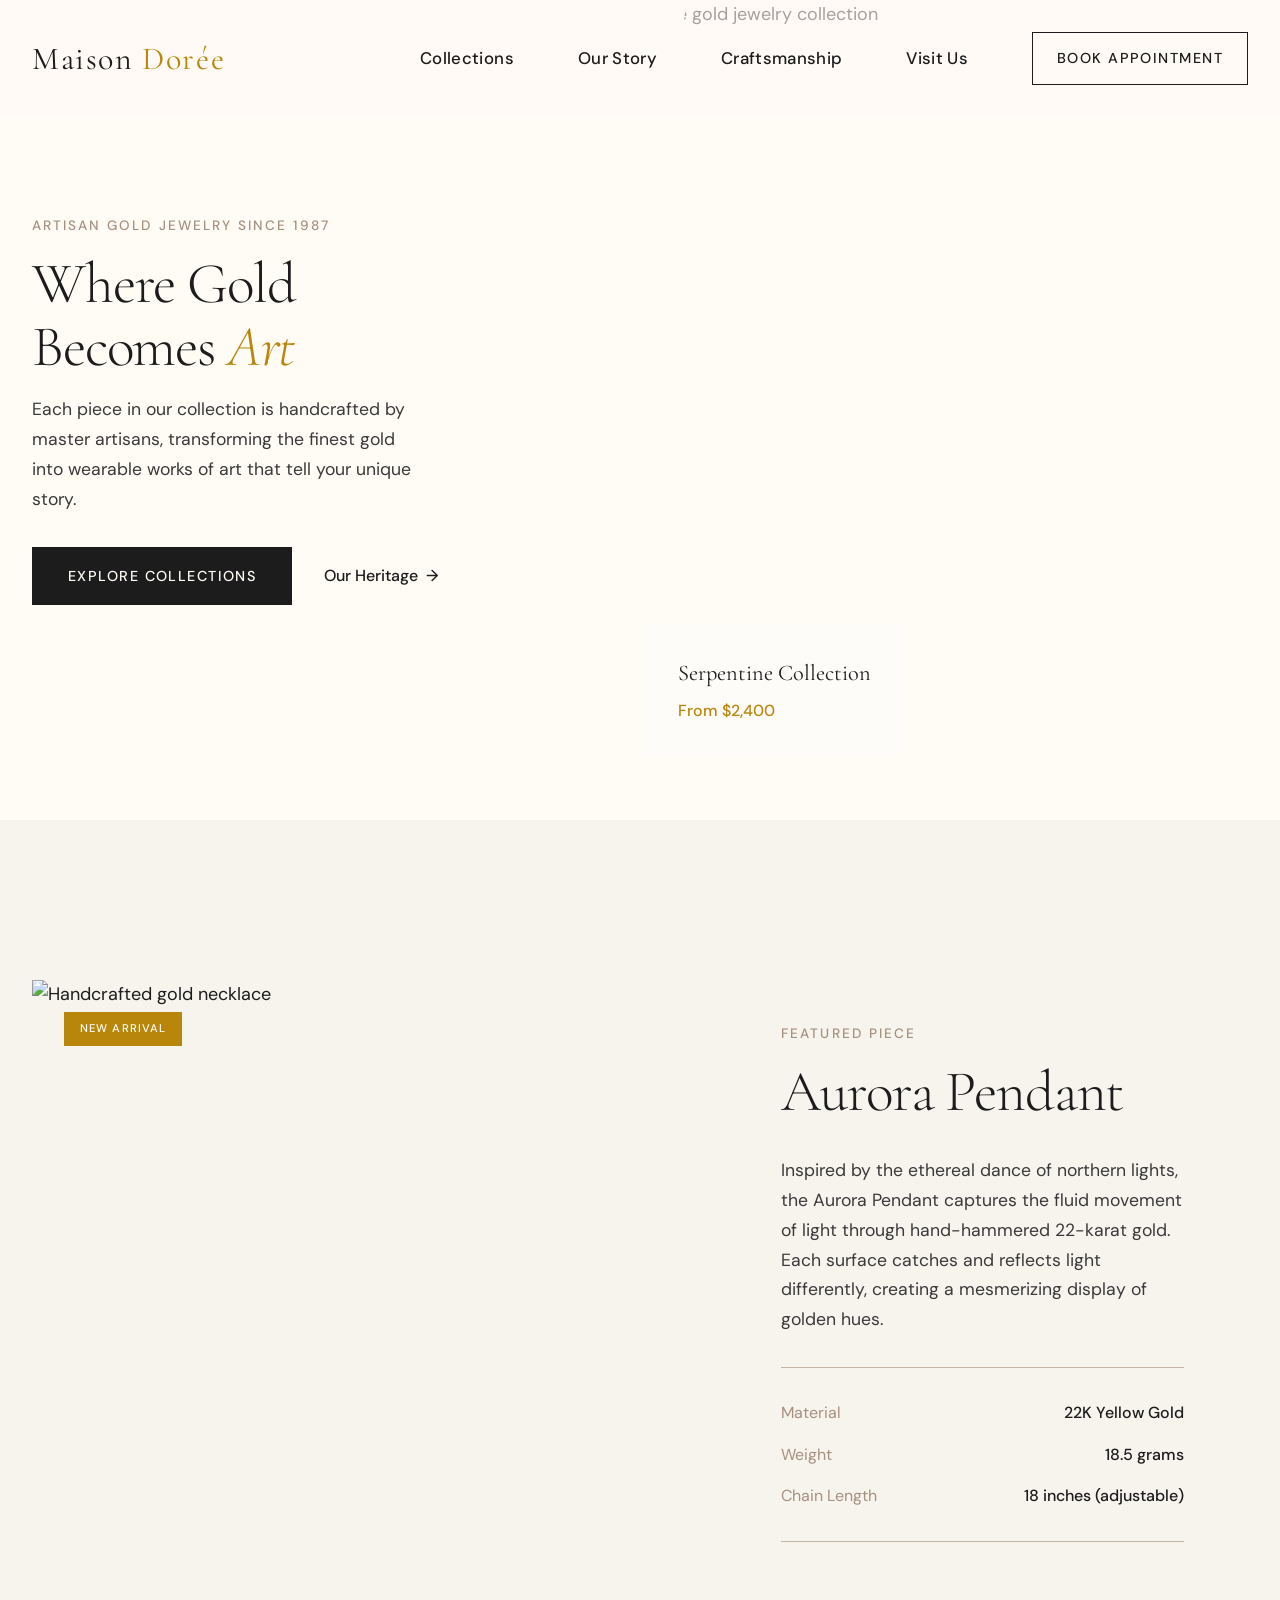
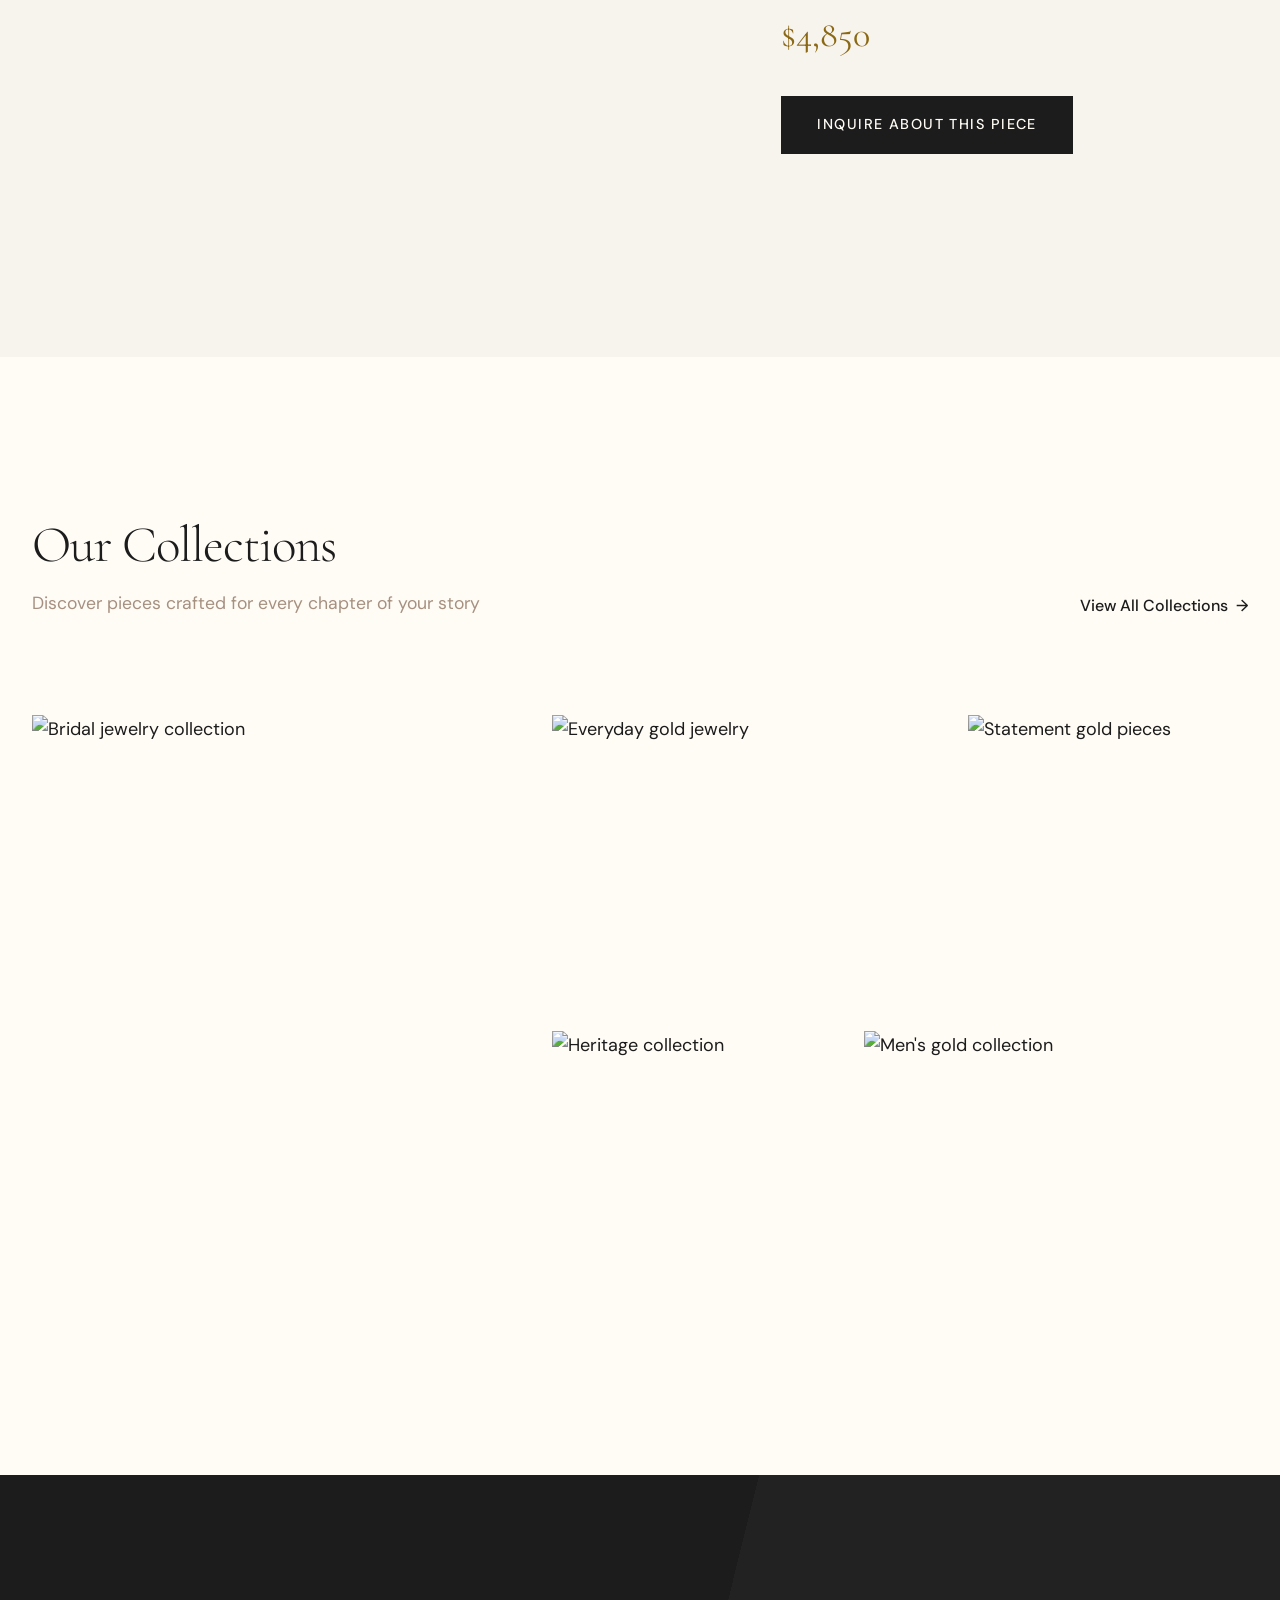
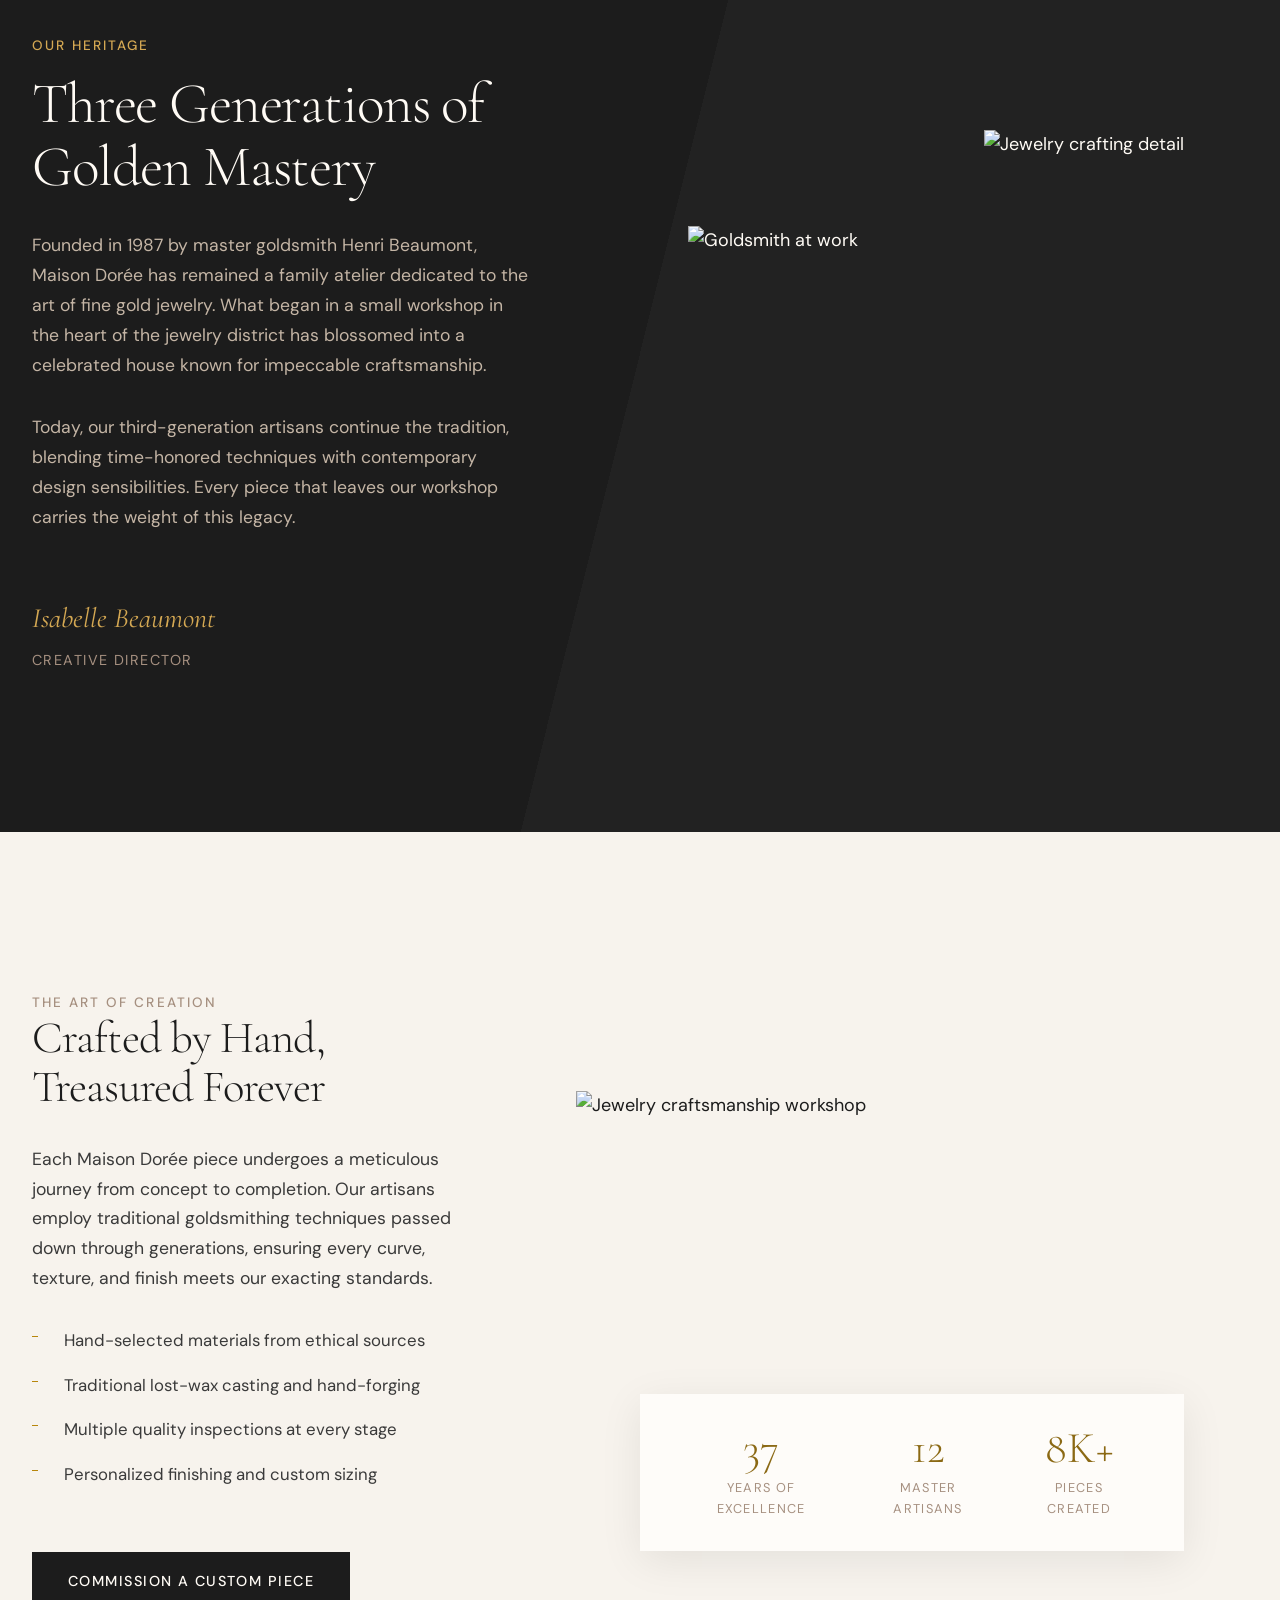
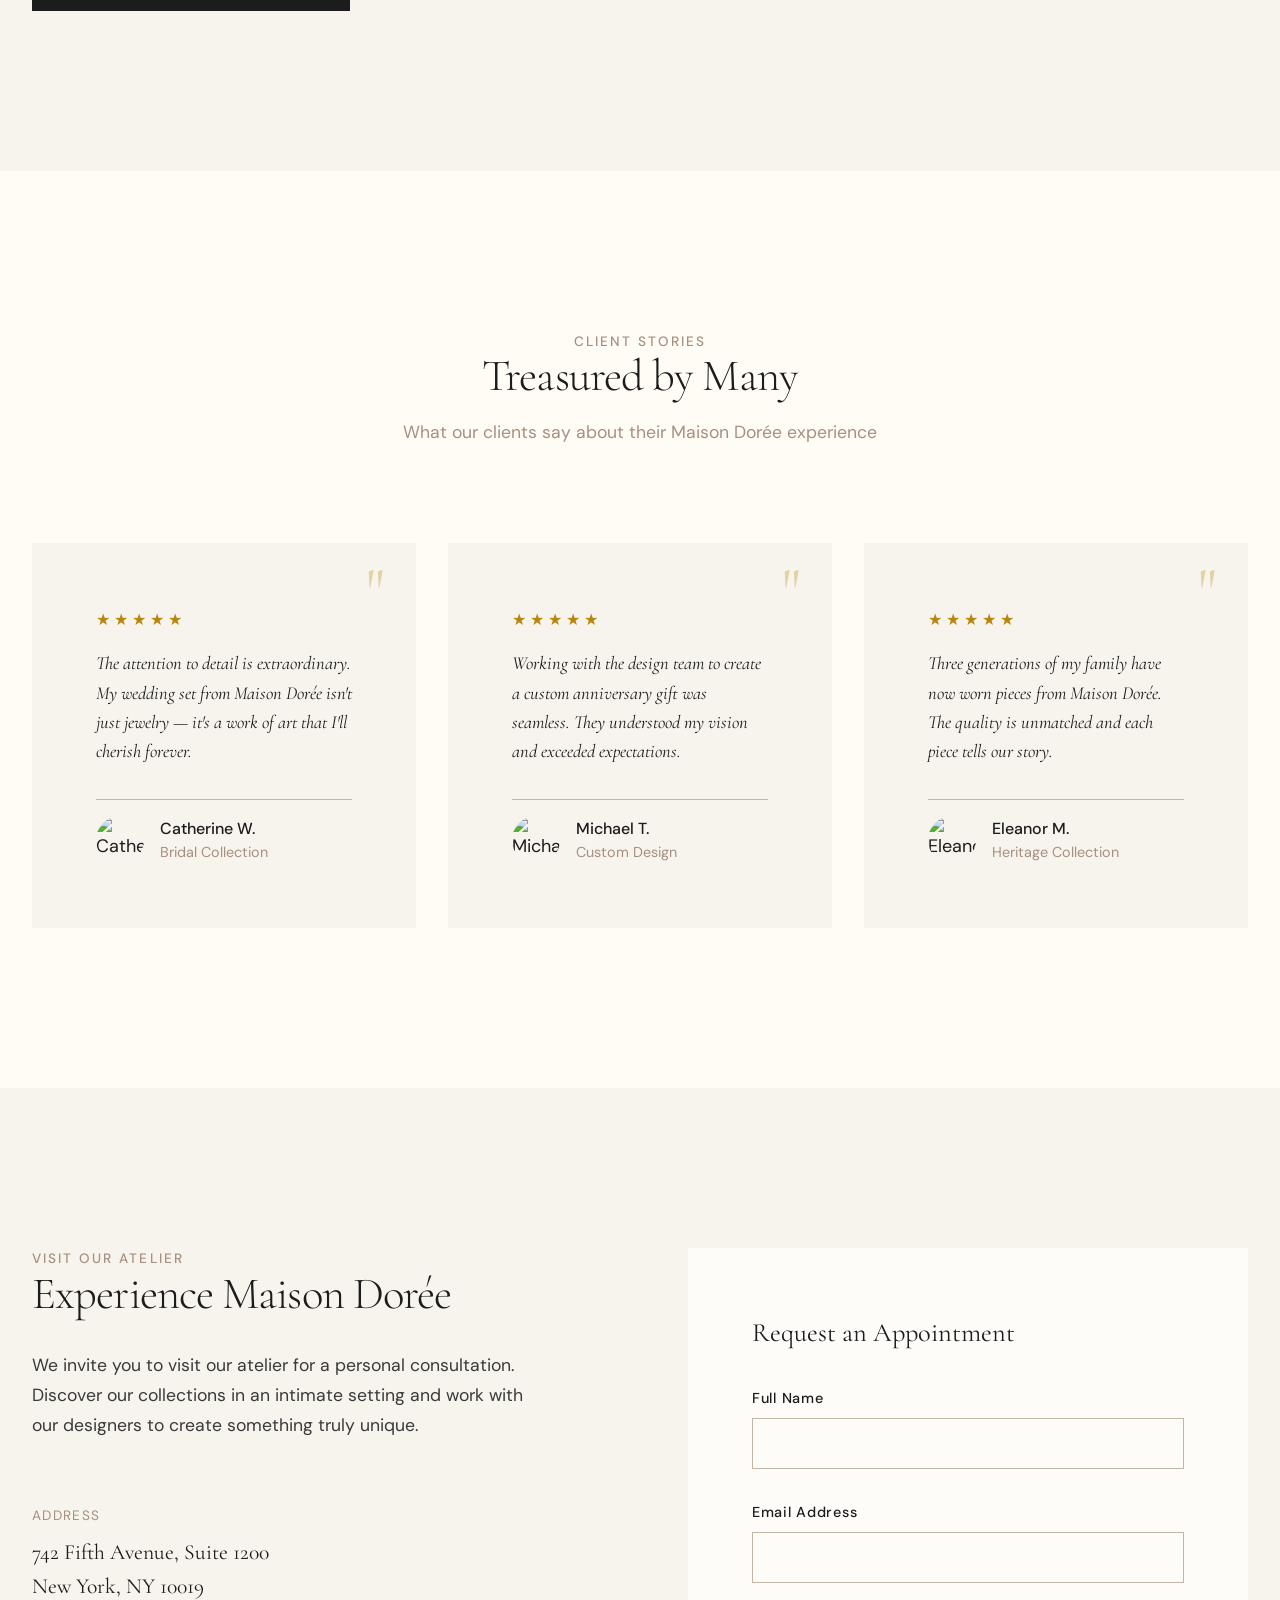
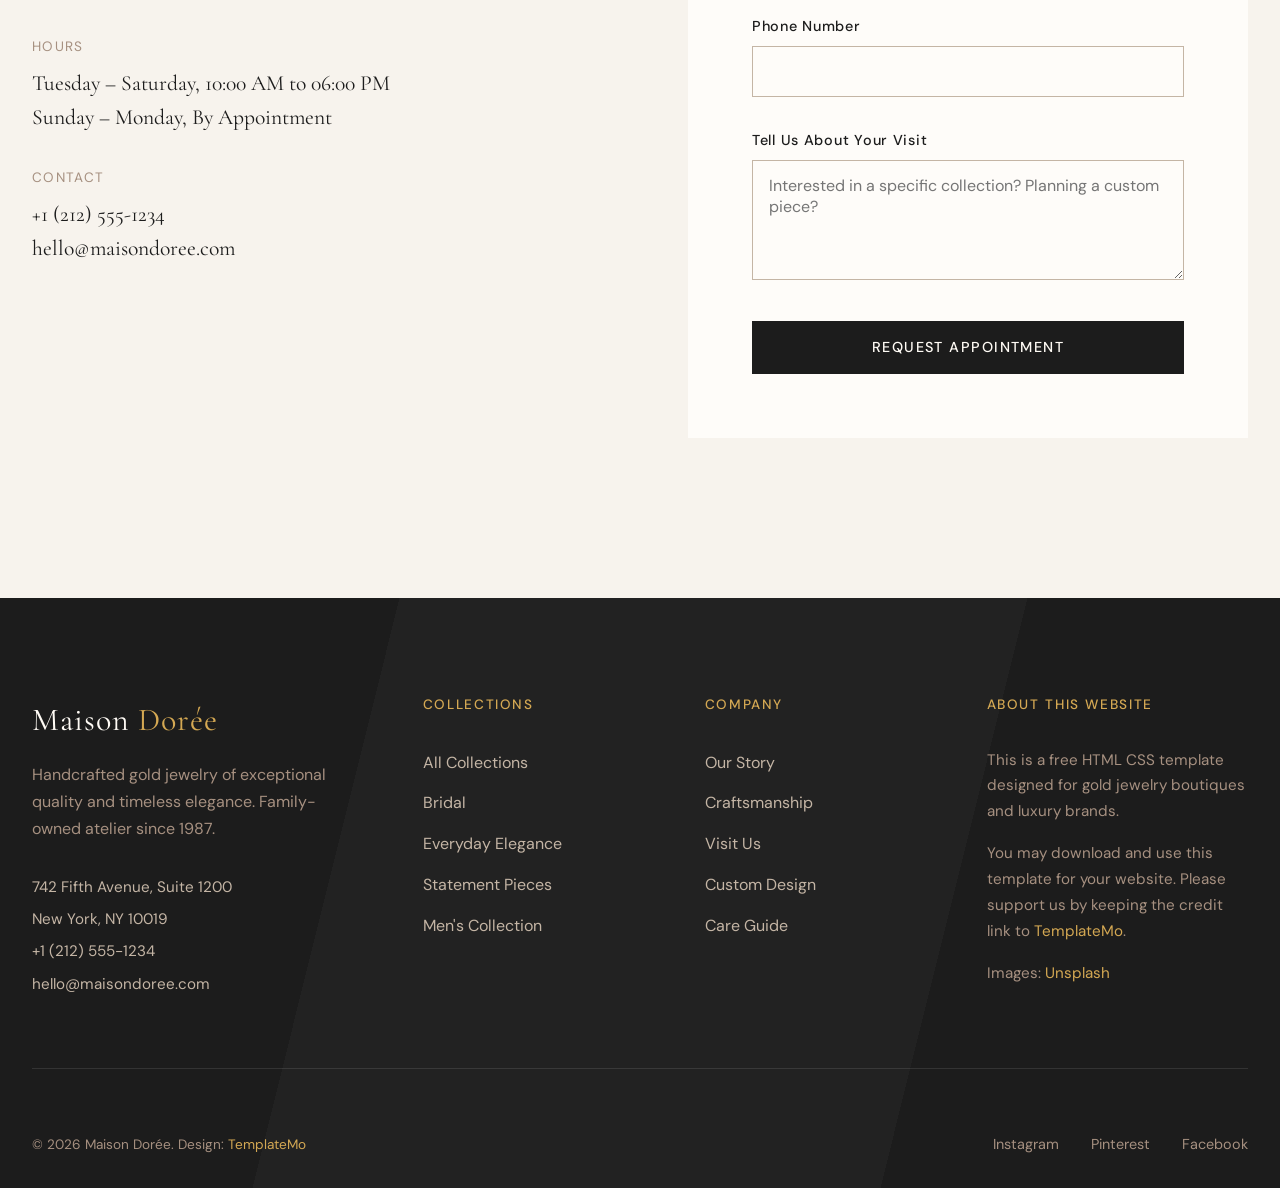
==== index.html @ 621e5d16 "Add files via upload" ====
<!DOCTYPE html>
<html lang="en">
<head>
    <meta charset="UTF-8">
    <meta name="viewport" content="width=device-width, initial-scale=1.0">
    <title>Maison Dorée — Fine Gold Jewelry</title>
    
    <!-- Google Fonts -->
    <link rel="preconnect" href="https://fonts.googleapis.com">
    <link rel="preconnect" href="https://fonts.gstatic.com" crossorigin>
    <link href="https://fonts.googleapis.com/css2?family=Cormorant+Garamond:ital,wght@0,300;0,400;0,500;0,600;1,300;1,400&family=DM+Sans:ital,wght@0,400;0,500;0,600;1,400&display=swap" rel="stylesheet">
    <link rel="stylesheet" href="templatemo-maison-style.css">
    <!--

TemplateMo 611 Maison Doree

https://templatemo.com/tm-611-maison-doree

-->
</head>
<body>
    <!-- Header -->
    <header class="site-header" id="header">
        <div class="container">
            <div class="header-inner">
                <a href="#" class="logo">Maison <span>Dorée</span></a>
                
                <nav class="nav-main">
                    <a href="#collections">Collections</a>
                    <a href="#story">Our Story</a>
                    <a href="#craftsmanship">Craftsmanship</a>
                    <a href="#contact">Visit Us</a>
                    <a href="#contact" class="nav-cta">Book Appointment</a>
                </nav>
                
                <button class="menu-toggle" id="menuToggle" aria-label="Toggle menu">
                    <span></span>
                    <span></span>
                    <span></span>
                </button>
            </div>
        </div>
    </header>
    
    <!-- Mobile Navigation -->
    <div class="mobile-overlay" id="mobileOverlay"></div>
    <nav class="mobile-nav" id="mobileNav">
        <button class="mobile-nav-close" id="mobileNavClose">×</button>
        <ul class="mobile-nav-links">
            <li><a href="#collections">Collections</a></li>
            <li><a href="#story">Our Story</a></li>
            <li><a href="#craftsmanship">Craftsmanship</a></li>
            <li><a href="#contact">Visit Us</a></li>
        </ul>
        <div class="mobile-nav-cta">
            <a href="#contact" class="btn-primary">Book Appointment</a>
        </div>
    </nav>
    
    <!-- Hero Section -->
    <section class="hero">
        <div class="hero-content">
            <p class="text-label hero-tagline">Artisan Gold Jewelry Since 1987</p>
            <h1 class="heading-display hero-title">
                Where Gold<br>Becomes <em>Art</em>
            </h1>
            <p class="text-body hero-description">
                Each piece in our collection is handcrafted by master artisans, 
                transforming the finest gold into wearable works of art that 
                tell your unique story.
            </p>
            <div class="hero-actions">
                <a href="#collections" class="btn-primary">Explore Collections</a>
                <a href="#story" class="btn-text">Our Heritage</a>
            </div>
        </div>
        <div class="hero-image">
            <div class="hero-slide active" data-title="Serpentine Collection" data-price="From $2,400">
                <img src="images/maison-hero-01.jpg" 
                     alt="Serpentine gold jewelry collection">
            </div>
            <div class="hero-slide" data-title="Aurora Pendant" data-price="From $4,850">
                <img src="images/maison-hero-02.jpg" 
                     alt="Aurora gold pendant necklace">
            </div>
            <div class="hero-slide" data-title="Heritage Rings" data-price="From $3,200">
                <img src="images/maison-hero-03.jpg" 
                     alt="Heritage gold ring collection">
            </div>
            <div class="hero-image-overlay">
                <p class="overlay-title" id="heroTitle">Serpentine Collection</p>
                <p class="overlay-price" id="heroPrice">From $2,400</p>
            </div>
        </div>
    </section>
    
    <!-- Featured Piece -->
    <section class="featured-piece">
        <div class="container">
            <div class="featured-grid">
                <div class="featured-image-wrapper">
                    <div class="featured-image">
                        <img src="images/maison-hero-02.jpg" 
                             alt="Handcrafted gold necklace">
                    </div>
                    <div class="featured-badge">New Arrival</div>
                </div>
                <div class="featured-content">
                    <p class="text-label featured-label">Featured Piece</p>
                    <h2 class="heading-display featured-title">
                        Aurora Pendant
                    </h2>
                    <p class="text-body featured-description">
                        Inspired by the ethereal dance of northern lights, 
                        the Aurora Pendant captures the fluid movement of light 
                        through hand-hammered 22-karat gold. Each surface catches 
                        and reflects light differently, creating a mesmerizing 
                        display of golden hues.
                    </p>
                    <div class="featured-details">
                        <div class="detail-row">
                            <span class="detail-label">Material</span>
                            <span class="detail-value">22K Yellow Gold</span>
                        </div>
                        <div class="detail-row">
                            <span class="detail-label">Weight</span>
                            <span class="detail-value">18.5 grams</span>
                        </div>
                        <div class="detail-row">
                            <span class="detail-label">Chain Length</span>
                            <span class="detail-value">18 inches (adjustable)</span>
                        </div>
                    </div>
                    <p class="featured-price">$4,850</p>
                    <a href="#contact" class="btn-primary">Inquire About This Piece</a>
                </div>
            </div>
        </div>
    </section>
    
    <!-- Collections -->
    <section class="collections" id="collections">
        <div class="container">
            <div class="section-header">
                <div class="section-header-left">
                    <h2 class="heading-display section-title">Our Collections</h2>
                    <p class="text-body section-subtitle">
                        Discover pieces crafted for every chapter of your story
                    </p>
                </div>
                <a href="#" class="btn-text">View All Collections</a>
            </div>
            
            <div class="collections-grid">
                <div class="collection-item">
                    <div class="collection-image">
                        <img src="images/maison-hero-03.jpg" 
                             alt="Bridal jewelry collection">
                    </div>
                    <div class="collection-overlay">
                        <h3 class="collection-name">Bridal</h3>
                        <p class="collection-count">24 pieces</p>
                    </div>
                </div>
                
                <div class="collection-item">
                    <div class="collection-image">
                        <img src="images/maison-doree-01.jpg" 
                             alt="Everyday gold jewelry">
                    </div>
                    <div class="collection-overlay">
                        <h3 class="collection-name">Everyday Elegance</h3>
                        <p class="collection-count">36 pieces</p>
                    </div>
                </div>
                
                <div class="collection-item">
                    <div class="collection-image">
                        <img src="images/maison-doree-02.jpg" 
                             alt="Statement gold pieces">
                    </div>
                    <div class="collection-overlay">
                        <h3 class="collection-name">Statement</h3>
                        <p class="collection-count">18 pieces</p>
                    </div>
                </div>
                
                <div class="collection-item">
                    <div class="collection-image">
                        <img src="images/maison-doree-03.jpg" 
                             alt="Heritage collection">
                    </div>
                    <div class="collection-overlay">
                        <h3 class="collection-name">Heritage</h3>
                        <p class="collection-count">12 pieces</p>
                    </div>
                </div>
                
                <div class="collection-item">
                    <div class="collection-image">
                        <img src="images/maison-doree-04.jpg" 
                             alt="Men's gold collection">
                    </div>
                    <div class="collection-overlay">
                        <h3 class="collection-name">Men's Collection</h3>
                        <p class="collection-count">15 pieces</p>
                    </div>
                </div>
            </div>
        </div>
    </section>
    
    <!-- Our Story -->
    <section class="story" id="story">
        <div class="container">
            <div class="story-grid">
                <div class="story-content">
                    <p class="text-label story-label">Our Heritage</p>
                    <h2 class="heading-display story-title">
                        Three Generations of Golden Mastery
                    </h2>
                    <p class="text-body story-text">
                        Founded in 1987 by master goldsmith Henri Beaumont, 
                        Maison Dorée has remained a family atelier dedicated to 
                        the art of fine gold jewelry. What began in a small 
                        workshop in the heart of the jewelry district has 
                        blossomed into a celebrated house known for impeccable 
                        craftsmanship.
                    </p>
                    <p class="text-body story-text">
                        Today, our third-generation artisans continue the 
                        tradition, blending time-honored techniques with 
                        contemporary design sensibilities. Every piece that 
                        leaves our workshop carries the weight of this legacy.
                    </p>
                    <div class="story-signature">
                        <p class="signature-name">Isabelle Beaumont</p>
                        <p class="signature-title">Creative Director</p>
                    </div>
                </div>
                <div class="story-images">
                    <div class="story-image">
                        <img src="images/maison-doree-05.jpg" 
                             alt="Goldsmith at work">
                    </div>
                    <div class="story-image">
                        <img src="images/maison-doree-06.jpg" 
                             alt="Jewelry crafting detail">
                    </div>
                </div>
            </div>
        </div>
    </section>
    
    <!-- Craftsmanship -->
    <section class="craftsmanship" id="craftsmanship">
        <div class="container">
            <div class="craft-grid">
                <div class="craft-content">
                    <p class="text-label">The Art of Creation</p>
                    <h2 class="heading-display craft-title">
                        Crafted by Hand, Treasured Forever
                    </h2>
                    <p class="text-body craft-text">
                        Each Maison Dorée piece undergoes a meticulous journey 
                        from concept to completion. Our artisans employ 
                        traditional goldsmithing techniques passed down through 
                        generations, ensuring every curve, texture, and finish 
                        meets our exacting standards.
                    </p>
                    <ul class="craft-list text-body">
                        <li>Hand-selected materials from ethical sources</li>
                        <li>Traditional lost-wax casting and hand-forging</li>
                        <li>Multiple quality inspections at every stage</li>
                        <li>Personalized finishing and custom sizing</li>
                    </ul>
                    <a href="#contact" class="btn-primary">Commission a Custom Piece</a>
                </div>
                <div class="craft-image-wrapper">
                    <div class="craft-image">
                        <img src="images/maison-doree-07.jpg" 
                             alt="Jewelry craftsmanship workshop">
                    </div>
                    <div class="craft-stats">
                        <div class="stat-item">
                            <p class="stat-number">37</p>
                            <p class="stat-label">Years of Excellence</p>
                        </div>
                        <div class="stat-item">
                            <p class="stat-number">12</p>
                            <p class="stat-label">Master Artisans</p>
                        </div>
                        <div class="stat-item">
                            <p class="stat-number">8K+</p>
                            <p class="stat-label">Pieces Created</p>
                        </div>
                    </div>
                </div>
            </div>
        </div>
    </section>
    
    <!-- Testimonials -->
    <section class="testimonials">
        <div class="container">
            <div class="testimonials-header">
                <p class="text-label">Client Stories</p>
                <h2 class="heading-display testimonials-title">Treasured by Many</h2>
                <p class="text-body testimonials-subtitle">What our clients say about their Maison Dorée experience</p>
            </div>
            
            <div class="testimonials-grid">
                <div class="testimonial-card">
                    <div class="testimonial-stars">
                        <span>★</span><span>★</span><span>★</span><span>★</span><span>★</span>
                    </div>
                    <p class="testimonial-text">
                        The attention to detail is extraordinary. My wedding set from Maison Dorée isn't just jewelry — it's a work of art that I'll cherish forever.
                    </p>
                    <div class="testimonial-author">
                        <div class="testimonial-avatar">
                            <img src="images/avatar-01.jpg" alt="Catherine W.">
                        </div>
                        <div class="testimonial-info">
                            <p class="testimonial-name">Catherine W.</p>
                            <p class="testimonial-detail">Bridal Collection</p>
                        </div>
                    </div>
                </div>
                
                <div class="testimonial-card">
                    <div class="testimonial-stars">
                        <span>★</span><span>★</span><span>★</span><span>★</span><span>★</span>
                    </div>
                    <p class="testimonial-text">
                        Working with the design team to create a custom anniversary gift was seamless. They understood my vision and exceeded expectations.
                    </p>
                    <div class="testimonial-author">
                        <div class="testimonial-avatar">
                            <img src="images/avatar-02.jpg" alt="Michael T.">
                        </div>
                        <div class="testimonial-info">
                            <p class="testimonial-name">Michael T.</p>
                            <p class="testimonial-detail">Custom Design</p>
                        </div>
                    </div>
                </div>
                
                <div class="testimonial-card">
                    <div class="testimonial-stars">
                        <span>★</span><span>★</span><span>★</span><span>★</span><span>★</span>
                    </div>
                    <p class="testimonial-text">
                        Three generations of my family have now worn pieces from Maison Dorée. The quality is unmatched and each piece tells our story.
                    </p>
                    <div class="testimonial-author">
                        <div class="testimonial-avatar">
                            <img src="images/avatar-03.jpg" alt="Eleanor M.">
                        </div>
                        <div class="testimonial-info">
                            <p class="testimonial-name">Eleanor M.</p>
                            <p class="testimonial-detail">Heritage Collection</p>
                        </div>
                    </div>
                </div>
            </div>
        </div>
    </section>
    
    <!-- Contact -->
    <section class="contact" id="contact">
        <div class="container">
            <div class="contact-grid">
                <div class="contact-content">
                    <p class="text-label">Visit Our Atelier</p>
                    <h2 class="heading-display contact-title">
                        Experience Maison Dorée
                    </h2>
                    <p class="text-body contact-text">
                        We invite you to visit our atelier for a personal 
                        consultation. Discover our collections in an intimate 
                        setting and work with our designers to create something 
                        truly unique.
                    </p>
                    
                    <div class="contact-details">
                        <div class="contact-item">
                            <p class="contact-item-label">Address</p>
                            <p class="contact-item-value">
                                742 Fifth Avenue, Suite 1200<br>
                                New York, NY 10019
                            </p>
                        </div>
                        <div class="contact-item">
                            <p class="contact-item-label">Hours</p>
                            <p class="contact-item-value">
                                Tuesday – Saturday, 10:00 AM to 06:00 PM<br>
                                Sunday – Monday, By Appointment
                            </p>
                        </div>
                        <div class="contact-item">
                            <p class="contact-item-label">Contact</p>
                            <p class="contact-item-value">
                                <a href="tel:+12125551234">+1 (212) 555-1234</a><br>
                                <a href="mailto:hello@maisondoree.com">hello@maisondoree.com</a>
                            </p>
                        </div>
                    </div>
                </div>
                
                <div class="contact-form-wrapper">
                    <h3 class="form-title">Request an Appointment</h3>
                    <form id="appointmentForm">
                        <div class="form-group">
                            <label class="form-label" for="name">Full Name</label>
                            <input type="text" id="name" name="name" class="form-input" required>
                        </div>
                        <div class="form-group">
                            <label class="form-label" for="email">Email Address</label>
                            <input type="email" id="email" name="email" class="form-input" required>
                        </div>
                        <div class="form-group">
                            <label class="form-label" for="phone">Phone Number</label>
                            <input type="tel" id="phone" name="phone" class="form-input">
                        </div>
                        <div class="form-group">
                            <label class="form-label" for="message">Tell Us About Your Visit</label>
                            <textarea id="message" name="message" class="form-textarea" 
                                placeholder="Interested in a specific collection? Planning a custom piece?"></textarea>
                        </div>
                        <button type="submit" class="form-submit">Request Appointment</button>
                    </form>
                </div>
            </div>
        </div>
    </section>
    
    <!-- Footer -->
    <footer class="site-footer">
        <div class="container">
            <div class="footer-grid">
                <!-- Column 1: Brand & Contact -->
                <div class="footer-brand">
                    <p class="footer-logo">Maison <span>Dorée</span></p>
                    <p class="footer-tagline">
                        Handcrafted gold jewelry of exceptional quality and timeless elegance. Family-owned atelier since 1987.
                    </p>
                    <div class="footer-contact-info">
                        <p>742 Fifth Avenue, Suite 1200</p>
                        <p>New York, NY 10019</p>
                        <p><a href="tel:+12125551234">+1 (212) 555-1234</a></p>
                        <p><a href="mailto:hello@maisondoree.com">hello@maisondoree.com</a></p>
                    </div>
                </div>
                
                <!-- Column 2: Quick Links -->
                <div class="footer-column">
                    <h4 class="footer-column-title">Collections</h4>
                    <ul class="footer-links">
                        <li><a href="#collections">All Collections</a></li>
                        <li><a href="#">Bridal</a></li>
                        <li><a href="#">Everyday Elegance</a></li>
                        <li><a href="#">Statement Pieces</a></li>
                        <li><a href="#">Men's Collection</a></li>
                    </ul>
                </div>
                
                <!-- Column 3: Company -->
                <div class="footer-column">
                    <h4 class="footer-column-title">Company</h4>
                    <ul class="footer-links">
                        <li><a href="#story">Our Story</a></li>
                        <li><a href="#craftsmanship">Craftsmanship</a></li>
                        <li><a href="#contact">Visit Us</a></li>
                        <li><a href="#">Custom Design</a></li>
                        <li><a href="#">Care Guide</a></li>
                    </ul>
                </div>
                
                <!-- Column 4: About This Website -->
                <div class="footer-column footer-about">
                    <h4 class="footer-column-title">About This Website</h4>
                    <p>
                        This is a free HTML CSS template designed for gold jewelry boutiques and luxury brands.
                    </p>
                    <p>
                        You may download and use this template for your website. Please support us by keeping the credit link to <a href="https://templatemo.com" target="_blank">TemplateMo</a>.
                    </p>
                    <p>
                        Images: <a href="https://unsplash.com" target="_blank">Unsplash</a>
                    </p>
                </div>
            </div>
            
            <!-- Footer Bottom -->
            <div class="footer-bottom">
                <p class="footer-copyright">© 2026 Maison Dorée. Design: <a href="https://templatemo.com" target="_blank" rel="nofollow">TemplateMo</a></p>
                <div class="footer-social">
                    <a href="#">Instagram</a>
                    <a href="#">Pinterest</a>
                    <a href="#">Facebook</a>
                </div>
            </div>
        </div>
    </footer>
    <script src="templatemo-maison-doree.js"></script>
</body>
</html>
---- templatemo-maison-style.css ----
@charset "utf-8";
/* 

CSS Document 

TemplateMo 611 Maison Doree

https://templatemo.com/tm-611-maison-doree

*/

:root {
	--color-cream: #FFFBF5;
	--color-ivory: #F7F3ED;
	--color-warm-white: #FEFCF9;
	--color-gold: #B8860B;
	--color-gold-light: #D4A853;
	--color-gold-dark: #8B6914;
	--color-charcoal: #1C1C1C;
	--color-charcoal-soft: #3A3A3A;
	--color-taupe: #A69080;
	--color-taupe-light: #C4B5A5;

	--font-display: 'Cormorant Garamond', Georgia, serif;
	--font-body: 'DM Sans', -apple-system, sans-serif;

	--space-xs: 0.5rem;
	--space-sm: 1rem;
	--space-md: 2rem;
	--space-lg: 4rem;
	--space-xl: 6rem;
	--space-2xl: 10rem;
}

*,
*::before,
*::after {
	margin: 0;
	padding: 0;
	box-sizing: border-box;
}

html {
	scroll-behavior: smooth;
}

body {
	font-family: var(--font-body);
	font-size: 18px;
	line-height: 1.6;
	color: var(--color-charcoal);
	background-color: var(--color-cream);
	-webkit-font-smoothing: antialiased;
}

img {
	max-width: 100%;
	height: auto;
	display: block;
}

a {
	color: inherit;
	text-decoration: none;
}

/* Typography */
.heading-display {
	font-family: var(--font-display);
	font-weight: 300;
	line-height: 1.1;
	letter-spacing: -0.02em;
}

.heading-editorial {
	font-family: var(--font-display);
	font-weight: 400;
	font-style: italic;
	line-height: 1.2;
}

.text-label {
	font-family: var(--font-body);
	font-size: 0.85rem;
	font-weight: 500;
	letter-spacing: 0.15em;
	text-transform: uppercase;
	color: var(--color-taupe);
}

.text-body {
	font-family: var(--font-body);
	font-size: 1.1rem;
	line-height: 1.7;
	color: var(--color-charcoal-soft);
}

/* Layout Utilities */
.container {
	width: 100%;
	max-width: 1400px;
	margin: 0 auto;
	padding: 0 var(--space-md);
}

.container--narrow {
	max-width: 900px;
}

.container--wide {
	max-width: 1600px;
}

/* ========================================
           HEADER / NAVIGATION
        ======================================== */
.site-header {
	position: fixed;
	top: 0;
	left: 0;
	right: 0;
	z-index: 1000;
	padding: var(--space-md) 0;
	transition: background 0.4s ease, padding 0.4s ease;
}

.site-header::before {
	content: '';
	position: absolute;
	top: 0;
	left: 0;
	right: 0;
	bottom: 0;
	background-color: rgba(255, 251, 245, 0.6);
	z-index: -1;
}

.site-header.scrolled {
	background: rgba(255, 251, 245, 0.98);
	backdrop-filter: blur(10px);
	padding: var(--space-sm) 0;
	box-shadow: 0 1px 0 rgba(0, 0, 0, 0.05);
}

.site-header.scrolled::before {
	display: none;
}

.header-inner {
	display: flex;
	align-items: center;
	justify-content: space-between;
}

.logo {
	font-family: var(--font-display);
	font-size: 2rem;
	font-weight: 400;
	letter-spacing: 0.05em;
}

.logo span {
	color: var(--color-gold);
}

.nav-main {
	display: flex;
	align-items: center;
	gap: var(--space-lg);
}

.nav-main a:not(.nav-cta) {
	font-family: var(--font-body);
	font-size: 1.05rem;
	font-weight: 500;
	letter-spacing: 0.02em;
	position: relative;
	padding: var(--space-xs) 0;
	transition: color 0.3s ease;
}

.nav-main a:not(.nav-cta):hover {
	color: var(--color-gold);
}

.nav-cta {
	font-family: var(--font-body);
	font-size: 0.9rem;
	font-weight: 500;
	letter-spacing: 0.1em;
	text-transform: uppercase;
	padding: 0.875rem 1.5rem;
	border: 1px solid var(--color-charcoal);
	transition: all 0.3s ease;
}

.nav-cta:hover {
	background-color: var(--color-charcoal);
	color: var(--color-cream);
}

/* Mobile Menu Toggle */
.menu-toggle {
	display: none;
	flex-direction: column;
	gap: 5px;
	background: none;
	border: none;
	cursor: pointer;
	padding: 10px;
}

.menu-toggle span {
	display: block;
	width: 24px;
	height: 1.5px;
	background-color: var(--color-charcoal);
	transition: all 0.3s ease;
}

/* ========================================
           HERO SECTION
        ======================================== */
.hero {
	min-height: 600px;
	max-height: 820px;
	height: 100vh;
	display: grid;
	grid-template-columns: 1fr 1.2fr;
	background-color: var(--color-cream);
	overflow: hidden;
}

.hero-content {
	display: flex;
	flex-direction: column;
	justify-content: center;
	padding: var(--space-md) var(--space-lg);
	padding-left: max(var(--space-md), calc((100vw - 1400px) / 2 + var(--space-md)));
}

.hero-tagline {
	margin-bottom: var(--space-sm);
	opacity: 0;
	transform: translateY(20px);
	animation: fadeUp 0.8s ease forwards;
	animation-delay: 0.3s;
}

.hero-title {
	font-size: clamp(2.5rem, 4.5vw, 4rem);
	margin-bottom: var(--space-sm);
	opacity: 0;
	transform: translateY(30px);
	animation: fadeUp 0.8s ease forwards;
	animation-delay: 0.5s;
}

.hero-title em {
	font-style: italic;
	color: var(--color-gold);
}

.hero-description {
	max-width: 380px;
	margin-bottom: var(--space-md);
	opacity: 0;
	transform: translateY(20px);
	animation: fadeUp 0.8s ease forwards;
	animation-delay: 0.7s;
}

.hero-actions {
	display: flex;
	align-items: center;
	gap: var(--space-md);
	opacity: 0;
	transform: translateY(20px);
	animation: fadeUp 0.8s ease forwards;
	animation-delay: 0.9s;
}

.btn-primary {
	display: inline-flex;
	align-items: center;
	gap: var(--space-sm);
	font-family: var(--font-body);
	font-size: 0.9rem;
	font-weight: 500;
	letter-spacing: 0.1em;
	text-transform: uppercase;
	padding: 1.1rem 2.25rem;
	background-color: var(--color-charcoal);
	color: var(--color-cream);
	border: none;
	cursor: pointer;
	transition: all 0.3s ease;
}

.btn-primary:hover {
	background-color: var(--color-gold-dark);
}

.btn-text {
	font-family: var(--font-body);
	font-size: 1rem;
	font-weight: 500;
	color: var(--color-charcoal);
	position: relative;
}

.btn-text::after {
	content: '→';
	margin-left: 0.5rem;
	transition: margin-left 0.3s ease;
}

.btn-text:hover::after {
	margin-left: 0.75rem;
}

.hero-image {
	position: relative;
	overflow: hidden;
	clip-path: polygon(15% 0, 100% 0, 100% 100%, 0 100%);
}

.hero-slide {
	position: absolute;
	inset: 0;
	opacity: 0;
	transition: opacity 1s ease-in-out;
}

.hero-slide.active {
	opacity: 1;
}

.hero-slide img {
	width: 100%;
	height: 100%;
	object-fit: cover;
}

.hero-image-overlay {
	position: absolute;
	bottom: var(--space-lg);
	left: var(--space-lg);
	background-color: var(--color-warm-white);
	padding: var(--space-md);
	max-width: 280px;
	z-index: 10;
	opacity: 0;
	transform: translateY(20px);
	animation: fadeUp 0.8s ease forwards;
	animation-delay: 1.1s;
}

.overlay-title {
	font-family: var(--font-display);
	font-size: 1.4rem;
	font-weight: 400;
	margin-bottom: var(--space-xs);
	transition: opacity 0.5s ease;
}

.overlay-price {
	font-family: var(--font-body);
	font-size: 1rem;
	color: var(--color-gold);
	font-weight: 500;
	transition: opacity 0.5s ease;
}

@keyframes fadeUp {
	to {
		opacity: 1;
		transform: translateY(0);
	}
}

/* ========================================
           FEATURED PIECE SECTION
        ======================================== */
.featured-piece {
	padding: var(--space-2xl) 0;
	background-color: var(--color-ivory);
}

.featured-grid {
	display: grid;
	grid-template-columns: 1.4fr 1fr;
	gap: var(--space-xl);
	align-items: center;
}

.featured-image-wrapper {
	position: relative;
}

.featured-image {
	aspect-ratio: 4/5;
	overflow: hidden;
}

.featured-image img {
	width: 100%;
	height: 100%;
	object-fit: cover;
	transition: transform 0.8s ease;
}

.featured-image-wrapper:hover .featured-image img {
	transform: scale(1.03);
}

.featured-badge {
	position: absolute;
	top: var(--space-md);
	left: var(--space-md);
	background-color: var(--color-gold);
	color: var(--color-cream);
	font-family: var(--font-body);
	font-size: 0.7rem;
	font-weight: 500;
	letter-spacing: 0.1em;
	text-transform: uppercase;
	padding: 0.5rem 1rem;
}

.featured-content {
	padding-right: var(--space-lg);
}

.featured-label {
	margin-bottom: var(--space-sm);
}

.featured-title {
	font-size: clamp(2.75rem, 4.5vw, 4rem);
	margin-bottom: var(--space-md);
}

.featured-description {
	margin-bottom: var(--space-md);
}

.featured-details {
	display: flex;
	flex-direction: column;
	gap: var(--space-sm);
	margin-bottom: var(--space-lg);
	padding: var(--space-md) 0;
	border-top: 1px solid var(--color-taupe-light);
	border-bottom: 1px solid var(--color-taupe-light);
}

.detail-row {
	display: flex;
	justify-content: space-between;
	font-size: 1rem;
}

.detail-label {
	color: var(--color-taupe);
}

.detail-value {
	font-weight: 500;
}

.featured-price {
	font-family: var(--font-display);
	font-size: 2.25rem;
	font-weight: 400;
	color: var(--color-gold-dark);
	margin-bottom: var(--space-md);
}

/* ========================================
           COLLECTIONS SECTION
        ======================================== */
.collections {
	padding: var(--space-2xl) 0;
	background-color: var(--color-cream);
}

.section-header {
	display: flex;
	justify-content: space-between;
	align-items: flex-end;
	margin-bottom: var(--space-xl);
}

.section-header-left {
	max-width: 500px;
}

.section-title {
	font-size: clamp(2.25rem, 4vw, 3.5rem);
	margin-bottom: var(--space-sm);
}

.section-subtitle {
	color: var(--color-taupe);
}

/* Asymmetric Masonry Grid */
.collections-grid {
	display: grid;
	grid-template-columns: repeat(12, 1fr);
	grid-template-rows: repeat(2, auto);
	gap: var(--space-md);
}

.collection-item {
	position: relative;
	overflow: hidden;
	cursor: pointer;
}

.collection-item:nth-child(1) {
	grid-column: 1 / 6;
	grid-row: 1 / 3;
}

.collection-item:nth-child(2) {
	grid-column: 6 / 10;
	grid-row: 1 / 2;
}

.collection-item:nth-child(3) {
	grid-column: 10 / 13;
	grid-row: 1 / 2;
}

.collection-item:nth-child(4) {
	grid-column: 6 / 9;
	grid-row: 2 / 3;
}

.collection-item:nth-child(5) {
	grid-column: 9 / 13;
	grid-row: 2 / 3;
}

.collection-image {
	width: 100%;
	height: 100%;
	min-height: 280px;
	overflow: hidden;
}

.collection-item:nth-child(1) .collection-image {
	min-height: 600px;
}

.collection-image img {
	width: 100%;
	height: 100%;
	object-fit: cover;
	transition: transform 0.6s ease;
}

.collection-item:hover .collection-image img {
	transform: scale(1.05);
}

.collection-overlay {
	position: absolute;
	inset: 0;
	background: linear-gradient(to top, rgba(28, 28, 28, 0.7) 0%, transparent 60%);
	display: flex;
	flex-direction: column;
	justify-content: flex-end;
	padding: var(--space-md);
	opacity: 0;
	transition: opacity 0.4s ease;
}

.collection-item:hover .collection-overlay {
	opacity: 1;
}

.collection-name {
	font-family: var(--font-display);
	font-size: 1.75rem;
	font-weight: 400;
	color: var(--color-cream);
	margin-bottom: var(--space-xs);
}

.collection-count {
	font-size: 0.9rem;
	color: var(--color-taupe-light);
	letter-spacing: 0.05em;
}

/* ========================================
           ABOUT / STORY SECTION
        ======================================== */
.story {
	padding: var(--space-2xl) 0;
	background: linear-gradient(104deg,
			#1C1C1C 0%,
			#1C1C1C 50%,
			#222222 50%,
			#222222 100%);
	color: var(--color-cream);
	overflow: hidden;
}

.story-grid {
	display: grid;
	grid-template-columns: 1fr 1fr;
	gap: var(--space-xl);
	align-items: center;
}

.story-content {
	padding-right: var(--space-lg);
}

.story-label {
	color: var(--color-gold-light);
	margin-bottom: var(--space-sm);
}

.story-title {
	font-size: clamp(2.75rem, 4.5vw, 4.5rem);
	margin-bottom: var(--space-md);
	color: var(--color-cream);
}

.story-text {
	color: var(--color-taupe-light);
	margin-bottom: var(--space-md);
}

.story-signature {
	margin-top: var(--space-lg);
}

.signature-name {
	font-family: var(--font-display);
	font-style: italic;
	font-size: 1.75rem;
	color: var(--color-gold-light);
	margin-bottom: var(--space-xs);
}

.signature-title {
	font-size: 0.9rem;
	color: var(--color-taupe);
	letter-spacing: 0.1em;
	text-transform: uppercase;
}

.story-images {
	display: grid;
	grid-template-columns: 1fr 1fr;
	gap: var(--space-md);
	position: relative;
}

.story-image:first-child {
	margin-top: var(--space-xl);
}

.story-image {
	aspect-ratio: 3/4;
	overflow: hidden;
}

.story-image img {
	width: 100%;
	height: 100%;
	object-fit: cover;
}

/* ========================================
           CRAFTSMANSHIP SECTION
        ======================================== */
.craftsmanship {
	padding: var(--space-2xl) 0;
	background-color: var(--color-ivory);
	overflow: hidden;
}

.craft-grid {
	display: grid;
	grid-template-columns: 1fr 1.5fr;
	gap: var(--space-xl);
	align-items: center;
}

.craft-content {
	order: 1;
}

.craft-image-wrapper {
	order: 2;
	position: relative;
}

.craft-image {
	aspect-ratio: 16/10;
	overflow: hidden;
}

.craft-image img {
	width: 100%;
	height: 100%;
	object-fit: cover;
}

.craft-stats {
	position: absolute;
	bottom: -40px;
	left: var(--space-lg);
	right: var(--space-lg);
	display: flex;
	gap: var(--space-lg);
	background-color: var(--color-warm-white);
	padding: var(--space-md) var(--space-lg);
	box-shadow: 0 10px 40px rgba(0, 0, 0, 0.08);
}

.stat-item {
	text-align: center;
}

.stat-number {
	font-family: var(--font-display);
	font-size: 2.75rem;
	font-weight: 300;
	color: var(--color-gold-dark);
	line-height: 1;
	margin-bottom: var(--space-xs);
}

.stat-label {
	font-size: 0.8rem;
	letter-spacing: 0.1em;
	text-transform: uppercase;
	color: var(--color-taupe);
}

.craft-title {
	font-size: clamp(2.25rem, 3.5vw, 3rem);
	margin-bottom: var(--space-md);
}

.craft-text {
	margin-bottom: var(--space-md);
}

.craft-list {
	list-style: none;
	margin-bottom: var(--space-lg);
}

.craft-list li {
	position: relative;
	padding-left: var(--space-md);
	margin-bottom: var(--space-sm);
	font-size: 1.05rem;
}

.craft-list li::before {
	content: '';
	position: absolute;
	left: 0;
	top: 0.6em;
	width: 6px;
	height: 1px;
	background-color: var(--color-gold);
}

/* ========================================
           TESTIMONIALS SECTION
        ======================================== */
.testimonials {
	padding: var(--space-2xl) 0;
	background-color: var(--color-cream);
}

.testimonials-header {
	text-align: center;
	margin-bottom: var(--space-xl);
}

.testimonials-title {
	font-size: clamp(2.25rem, 3.5vw, 3rem);
	margin-bottom: var(--space-sm);
}

.testimonials-subtitle {
	color: var(--color-taupe);
}

.testimonials-grid {
	display: grid;
	grid-template-columns: repeat(3, 1fr);
	gap: var(--space-md);
}

.testimonial-card {
	background-color: var(--color-ivory);
	padding: var(--space-lg);
	position: relative;
	transition: transform 0.3s ease, box-shadow 0.3s ease;
}

.testimonial-card:hover {
	transform: translateY(-5px);
	box-shadow: 0 15px 40px rgba(0, 0, 0, 0.08);
}

.testimonial-card::before {
	content: '"';
	position: absolute;
	top: var(--space-sm);
	right: var(--space-md);
	font-family: var(--font-display);
	font-size: 4rem;
	line-height: 1;
	color: var(--color-gold);
	opacity: 0.3;
}

.testimonial-stars {
	display: flex;
	gap: 4px;
	margin-bottom: var(--space-sm);
}

.testimonial-stars span {
	color: var(--color-gold);
	font-size: 1rem;
}

.testimonial-text {
	font-family: var(--font-display);
	font-size: 1.15rem;
	font-style: italic;
	line-height: 1.6;
	color: var(--color-charcoal);
	margin-bottom: var(--space-md);
}

.testimonial-author {
	display: flex;
	align-items: center;
	gap: var(--space-sm);
	padding-top: var(--space-sm);
	border-top: 1px solid var(--color-taupe-light);
}

.testimonial-avatar {
	width: 48px;
	height: 48px;
	border-radius: 50%;
	overflow: hidden;
	flex-shrink: 0;
}

.testimonial-avatar img {
	width: 100%;
	height: 100%;
	object-fit: cover;
}

.testimonial-info {
	flex: 1;
}

.testimonial-name {
	font-family: var(--font-body);
	font-size: 1rem;
	font-weight: 500;
	color: var(--color-charcoal);
}

.testimonial-detail {
	font-size: 0.9rem;
	color: var(--color-taupe);
}

/* ========================================
           CONTACT / VISIT SECTION
        ======================================== */
.contact {
	padding: var(--space-2xl) 0;
	background-color: var(--color-ivory);
}

.contact-grid {
	display: grid;
	grid-template-columns: 1fr 1fr;
	gap: var(--space-xl);
}

.contact-content {
	padding-right: var(--space-lg);
}

.contact-title {
	font-size: clamp(2.25rem, 3.5vw, 3rem);
	margin-bottom: var(--space-md);
}

.contact-text {
	margin-bottom: var(--space-lg);
}

.contact-details {
	margin-bottom: var(--space-lg);
}

.contact-item {
	margin-bottom: var(--space-md);
}

.contact-item-label {
	font-size: 0.85rem;
	letter-spacing: 0.1em;
	text-transform: uppercase;
	color: var(--color-taupe);
	margin-bottom: var(--space-xs);
}

.contact-item-value {
	font-family: var(--font-display);
	font-size: 1.35rem;
}

.contact-item-value a {
	transition: color 0.3s ease;
}

.contact-item-value a:hover {
	color: var(--color-gold);
}

.contact-form-wrapper {
	background-color: var(--color-warm-white);
	padding: var(--space-lg);
}

.form-title {
	font-family: var(--font-display);
	font-size: 1.65rem;
	font-weight: 400;
	margin-bottom: var(--space-md);
}

.form-group {
	margin-bottom: var(--space-md);
}

.form-label {
	display: block;
	font-size: 0.9rem;
	font-weight: 500;
	letter-spacing: 0.05em;
	margin-bottom: var(--space-xs);
}

.form-input,
.form-textarea {
	width: 100%;
	padding: 0.875rem 1rem;
	font-family: var(--font-body);
	font-size: 1rem;
	border: 1px solid var(--color-taupe-light);
	background-color: transparent;
	transition: border-color 0.3s ease;
}

.form-input:focus,
.form-textarea:focus {
	outline: none;
	border-color: var(--color-gold);
}

.form-textarea {
	min-height: 120px;
	resize: vertical;
}

.form-submit {
	width: 100%;
	padding: 1.1rem;
	font-family: var(--font-body);
	font-size: 0.9rem;
	font-weight: 500;
	letter-spacing: 0.1em;
	text-transform: uppercase;
	background-color: var(--color-charcoal);
	color: var(--color-cream);
	border: none;
	cursor: pointer;
	transition: background-color 0.3s ease;
}

.form-submit:hover {
	background-color: var(--color-gold-dark);
}

/* ========================================
           FOOTER - 4 Column Layout
        ======================================== */
.site-footer {
	background: linear-gradient(104deg,
			#1C1C1C 0%,
			#1C1C1C 28%,
			#222222 28%,
			#222222 72%,
			#1C1C1C 72%,
			#1C1C1C 100%);
	color: var(--color-cream);
	padding: var(--space-xl) 0 var(--space-md);
	position: relative;
}

.footer-grid {
	display: grid;
	grid-template-columns: 1.5fr 1fr 1fr 1.2fr;
	gap: var(--space-lg);
	margin-bottom: var(--space-lg);
	padding-bottom: var(--space-lg);
	border-bottom: 1px solid rgba(255, 255, 255, 0.1);
}

/* Column 1: Brand */
.footer-brand {
	padding-right: var(--space-md);
}

.footer-logo {
	font-family: var(--font-display);
	font-size: 2rem;
	font-weight: 400;
	letter-spacing: 0.03em;
	margin-bottom: var(--space-sm);
}

.footer-logo span {
	color: var(--color-gold-light);
}

.footer-tagline {
	font-size: 1rem;
	color: var(--color-taupe);
	line-height: 1.7;
	margin-bottom: var(--space-md);
}

.footer-contact-info p {
	font-size: 0.95rem;
	color: var(--color-taupe-light);
	margin-bottom: var(--space-xs);
}

.footer-contact-info a {
	color: var(--color-taupe-light);
	transition: color 0.3s ease;
}

.footer-contact-info a:hover {
	color: var(--color-gold-light);
}

/* Column Headers */
.footer-column-title {
	font-family: var(--font-body);
	font-size: 0.85rem;
	font-weight: 500;
	letter-spacing: 0.12em;
	text-transform: uppercase;
	color: var(--color-gold-light);
	margin-bottom: var(--space-md);
}

/* Column Links */
.footer-links {
	list-style: none;
}

.footer-links li {
	margin-bottom: 0.75rem;
}

.footer-links a {
	font-size: 1rem;
	color: var(--color-taupe-light);
	transition: color 0.3s ease;
}

.footer-links a:hover {
	color: var(--color-cream);
}

/* Column 4: About Website */
.footer-about p {
	font-size: 0.95rem;
	color: var(--color-taupe);
	line-height: 1.7;
	margin-bottom: var(--space-sm);
}

.footer-about a {
	color: var(--color-gold-light);
	transition: color 0.3s ease;
}

.footer-about a:hover {
	color: var(--color-cream);
}

/* Footer Bottom */
.footer-bottom {
	display: flex;
	justify-content: space-between;
	align-items: center;
}

.footer-copyright {
	font-size: 0.85rem;
	color: var(--color-taupe);
}

.footer-copyright a {
	color: var(--color-gold-light);
	transition: color 0.3s ease;
}

.footer-copyright a:hover {
	color: var(--color-cream);
}

.footer-social {
	display: flex;
	gap: var(--space-md);
}

.footer-social a {
	font-size: 0.9rem;
	color: var(--color-taupe);
	transition: color 0.3s ease;
}

.footer-social a:hover {
	color: var(--color-gold-light);
}

/* ========================================
           RESPONSIVE STYLES
        ======================================== */
@media (max-width: 1200px) {
	.hero {
		grid-template-columns: 1fr 1fr;
	}

	.hero-content {
		padding: var(--space-md) var(--space-md);
		padding-left: var(--space-lg);
	}

	.collections-grid {
		grid-template-columns: repeat(6, 1fr);
	}

	.collection-item:nth-child(1) {
		grid-column: 1 / 4;
		grid-row: 1 / 2;
	}

	.collection-item:nth-child(2) {
		grid-column: 4 / 7;
		grid-row: 1 / 2;
	}

	.collection-item:nth-child(3) {
		grid-column: 1 / 3;
		grid-row: 2 / 3;
	}

	.collection-item:nth-child(4) {
		grid-column: 3 / 5;
		grid-row: 2 / 3;
	}

	.collection-item:nth-child(5) {
		grid-column: 5 / 7;
		grid-row: 2 / 3;
	}

	.collection-item:nth-child(1) .collection-image {
		min-height: 350px;
	}
}

@media (max-width: 1100px) {
	.logo {
		font-size: 1.5rem;
	}

	.nav-main {
		gap: var(--space-md);
	}

	.nav-main a:not(.nav-cta) {
		font-size: 0.85rem;
	}

	.nav-cta {
		font-size: 0.75rem;
		padding: 0.7rem 1rem;
	}

	.craft-stats {
		gap: var(--space-md);
		padding: var(--space-sm) var(--space-md);
		left: var(--space-md);
		right: var(--space-md);
	}
}

@media (max-width: 860px) {
	.nav-main {
		display: none;
	}

	.menu-toggle {
		display: flex;
	}

	.hero {
		grid-template-columns: 1fr;
		height: auto;
		max-height: none;
	}

	.hero-content {
		padding: calc(var(--space-lg) + 60px) var(--space-md) var(--space-lg);
		order: 2;
	}

	.hero-image {
		order: 1;
		height: 400px;
		clip-path: none;
	}

	.hero-image-overlay {
		display: none;
	}

	.featured-grid,
	.story-grid,
	.craft-grid,
	.contact-grid {
		grid-template-columns: 1fr;
	}

	.featured-content {
		padding-right: 0;
		order: 2;
	}

	.featured-image-wrapper {
		order: 1;
	}

	.story-content {
		padding-right: 0;
	}

	.craft-content {
		order: 2;
	}

	.craft-image-wrapper {
		order: 1;
	}

	.craft-stats {
		position: static;
		margin-top: var(--space-md);
		justify-content: center;
	}

	.testimonials-grid {
		grid-template-columns: 1fr;
		gap: var(--space-md);
	}

	.contact-content {
		padding-right: 0;
	}

	.footer-grid {
		grid-template-columns: 1fr 1fr;
		gap: var(--space-lg);
	}

	.footer-brand {
		grid-column: 1 / -1;
		padding-right: 0;
	}

	.footer-bottom {
		flex-direction: column;
		gap: var(--space-md);
		text-align: center;
	}
}

@media (max-width: 768px) {
	.collections-grid {
		grid-template-columns: 1fr 1fr;
	}

	.collection-item:nth-child(1) {
		grid-column: 1 / -1;
		grid-row: auto;
	}

	.collection-item:nth-child(2),
	.collection-item:nth-child(3),
	.collection-item:nth-child(4),
	.collection-item:nth-child(5) {
		grid-column: auto;
		grid-row: auto;
	}

	.collection-item:nth-child(1) .collection-image {
		min-height: 300px;
	}

	.collection-overlay {
		opacity: 1;
	}

	.story-images {
		grid-template-columns: 1fr;
		gap: var(--space-sm);
	}

	.story-image:first-child {
		margin-top: 0;
	}

	.section-header {
		flex-direction: column;
		align-items: flex-start;
		gap: var(--space-md);
	}

	.testimonials-grid {
		grid-template-columns: repeat(2, 1fr);
	}

	.testimonial-card:nth-child(3) {
		grid-column: 1 / -1;
	}
}

@media (max-width: 576px) {
	:root {
		--space-lg: 3rem;
		--space-xl: 4rem;
		--space-2xl: 6rem;
	}

	.hero-actions {
		flex-direction: column;
		align-items: flex-start;
	}

	.collections-grid {
		grid-template-columns: 1fr;
	}

	.collection-item:nth-child(n) {
		grid-column: 1;
	}

	.craft-stats {
		flex-direction: column;
		gap: var(--space-md);
	}

	.testimonials-grid {
		grid-template-columns: 1fr;
	}

	.testimonial-card:nth-child(3) {
		grid-column: auto;
	}

	.footer-grid {
		grid-template-columns: 1fr;
	}
}

/* Mobile Navigation */
.mobile-nav {
	position: fixed;
	top: 0;
	right: -100%;
	width: 100%;
	max-width: 400px;
	height: 100vh;
	height: 100dvh;
	background-color: var(--color-warm-white);
	z-index: 2000;
	padding: var(--space-xl) var(--space-md);
	transition: right 0.4s ease;
	display: flex;
	flex-direction: column;
	overflow-y: auto;
	overscroll-behavior: contain;
}

.mobile-nav.active {
	right: 0;
}

.mobile-nav-close {
	position: absolute;
	top: var(--space-md);
	right: var(--space-md);
	background: none;
	border: none;
	font-size: 1.5rem;
	cursor: pointer;
	color: var(--color-charcoal);
}

.mobile-nav-links {
	list-style: none;
	margin-top: var(--space-xl);
}

.mobile-nav-links li {
	margin-bottom: var(--space-md);
}

.mobile-nav-links a {
	font-family: var(--font-display);
	font-size: 2rem;
	font-weight: 400;
	color: var(--color-charcoal);
	transition: color 0.3s ease;
}

.mobile-nav-links a:hover {
	color: var(--color-gold);
}

.mobile-nav-cta {
	margin-top: var(--space-xl);
	padding-bottom: var(--space-md);
}

.mobile-overlay {
	position: fixed;
	inset: 0;
	background-color: rgba(0, 0, 0, 0.4);
	z-index: 1999;
	opacity: 0;
	visibility: hidden;
	transition: opacity 0.4s ease, visibility 0.4s ease;
}

.mobile-overlay.active {
	opacity: 1;
	visibility: visible;
}
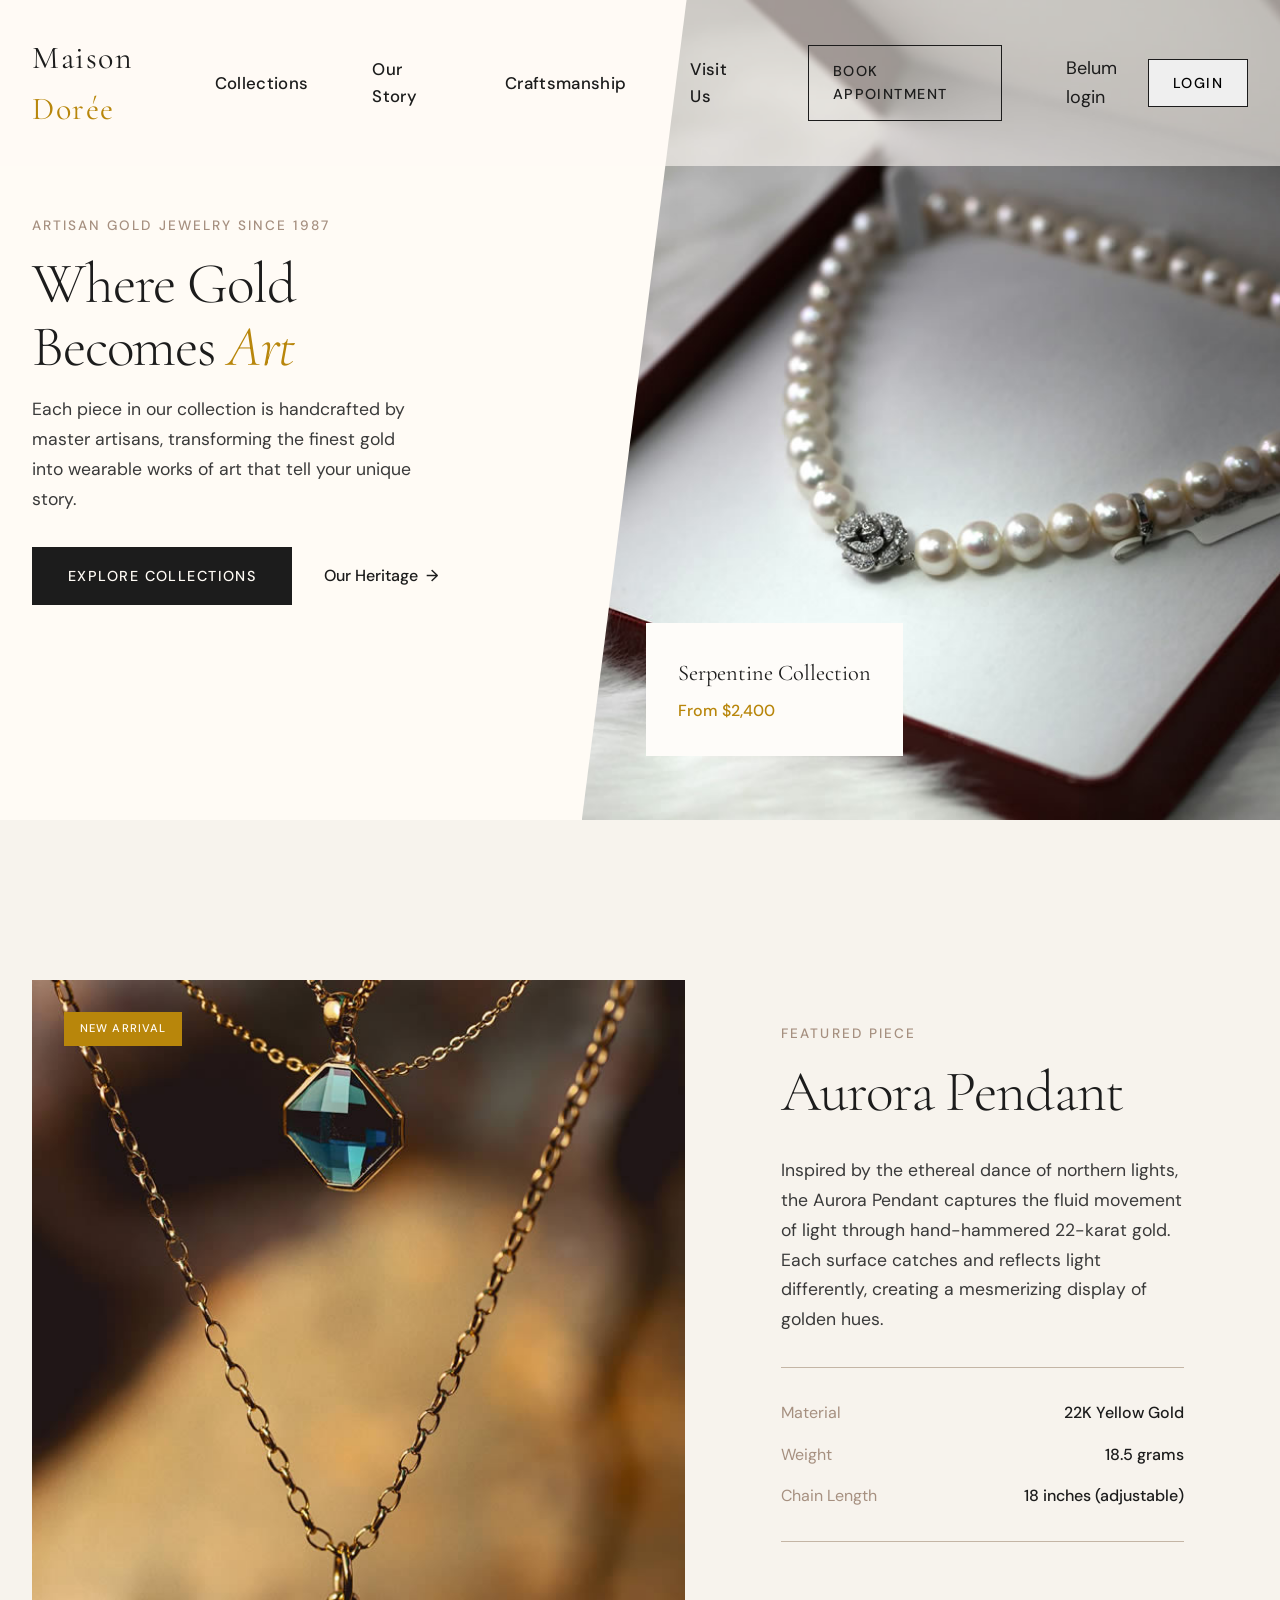
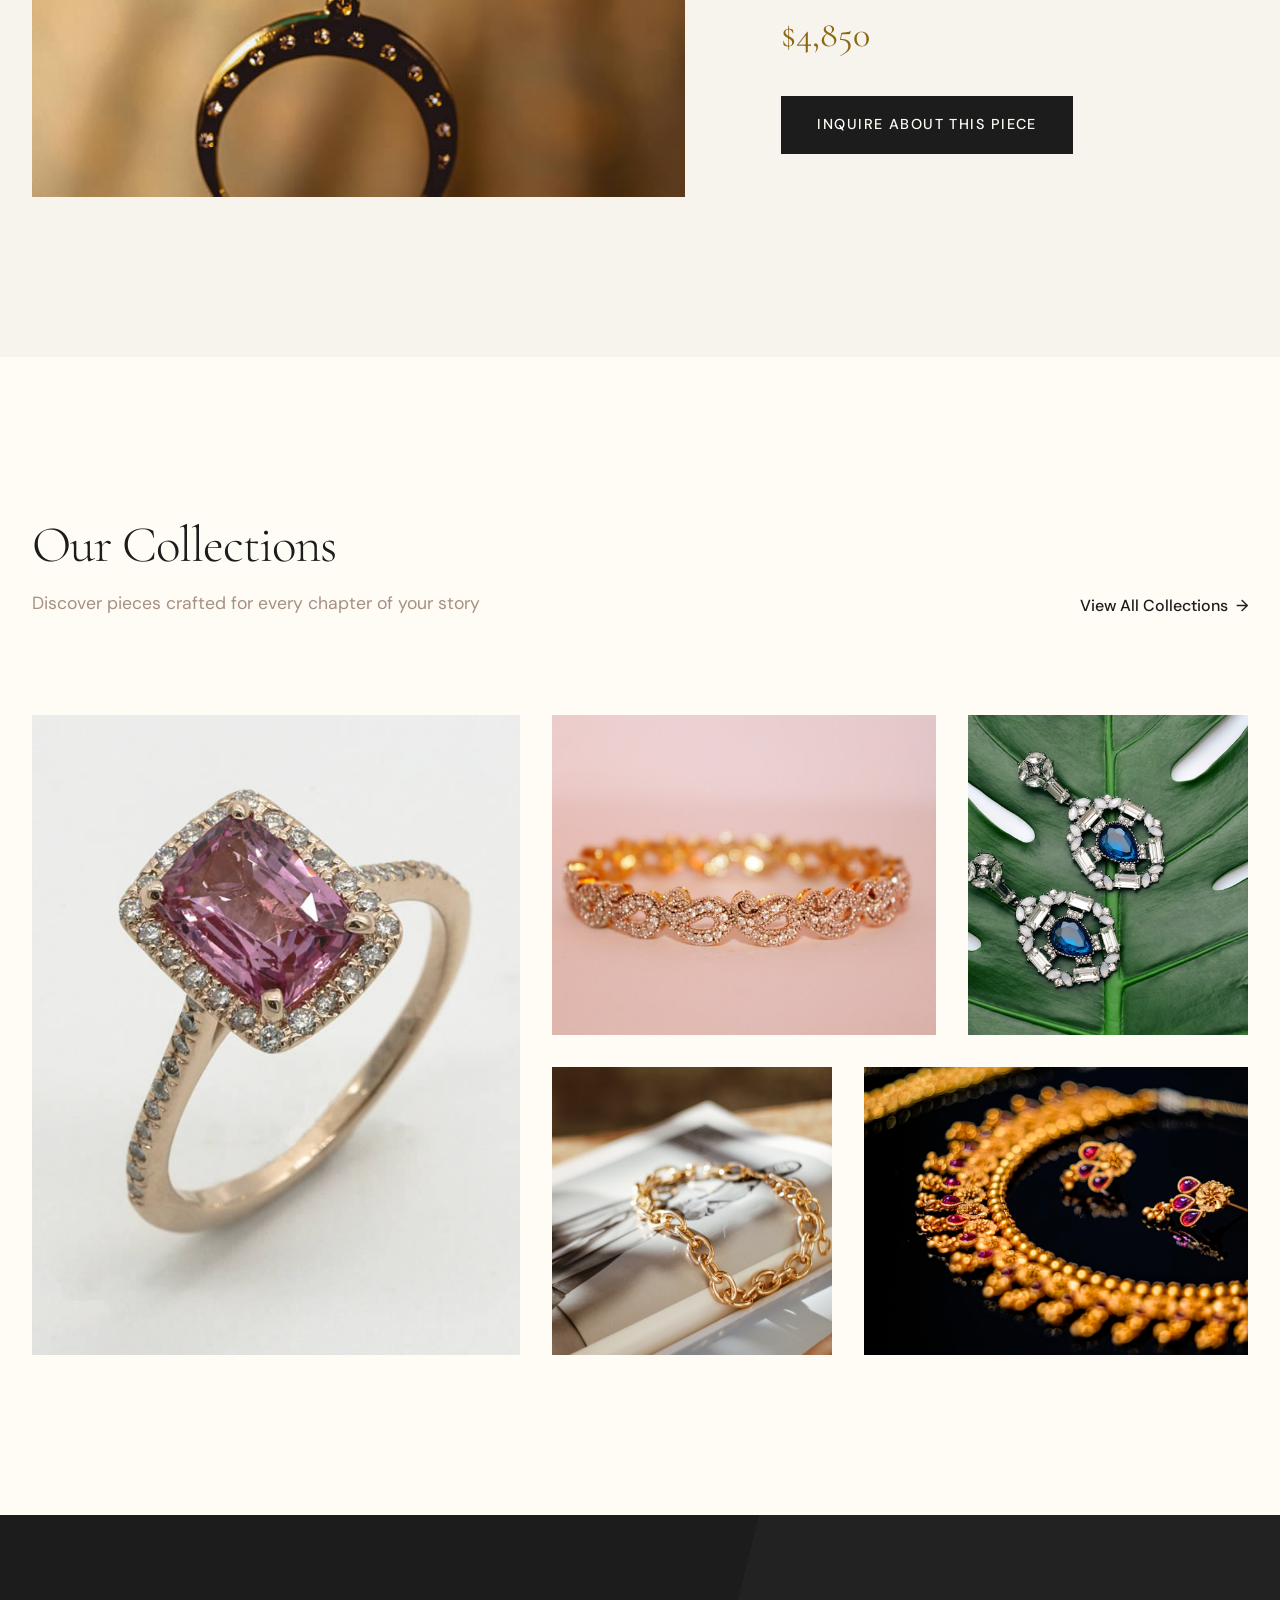
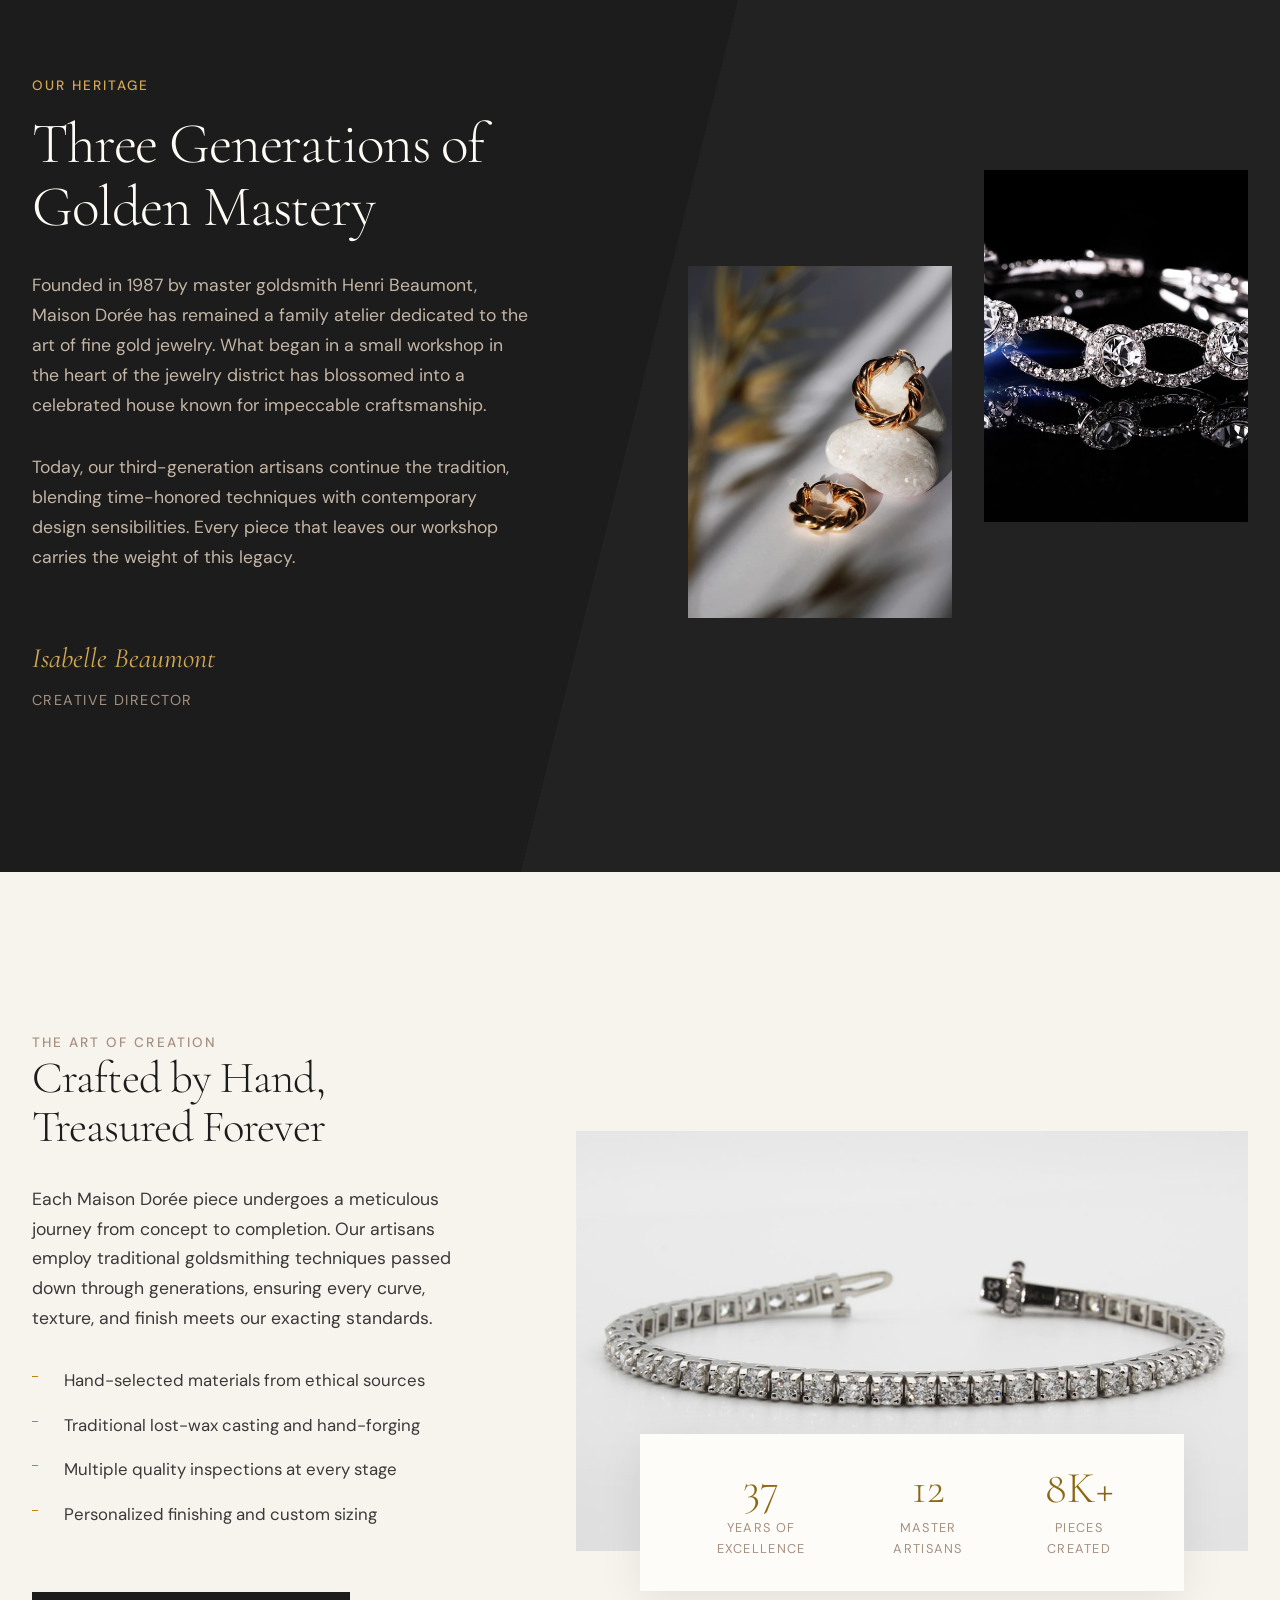
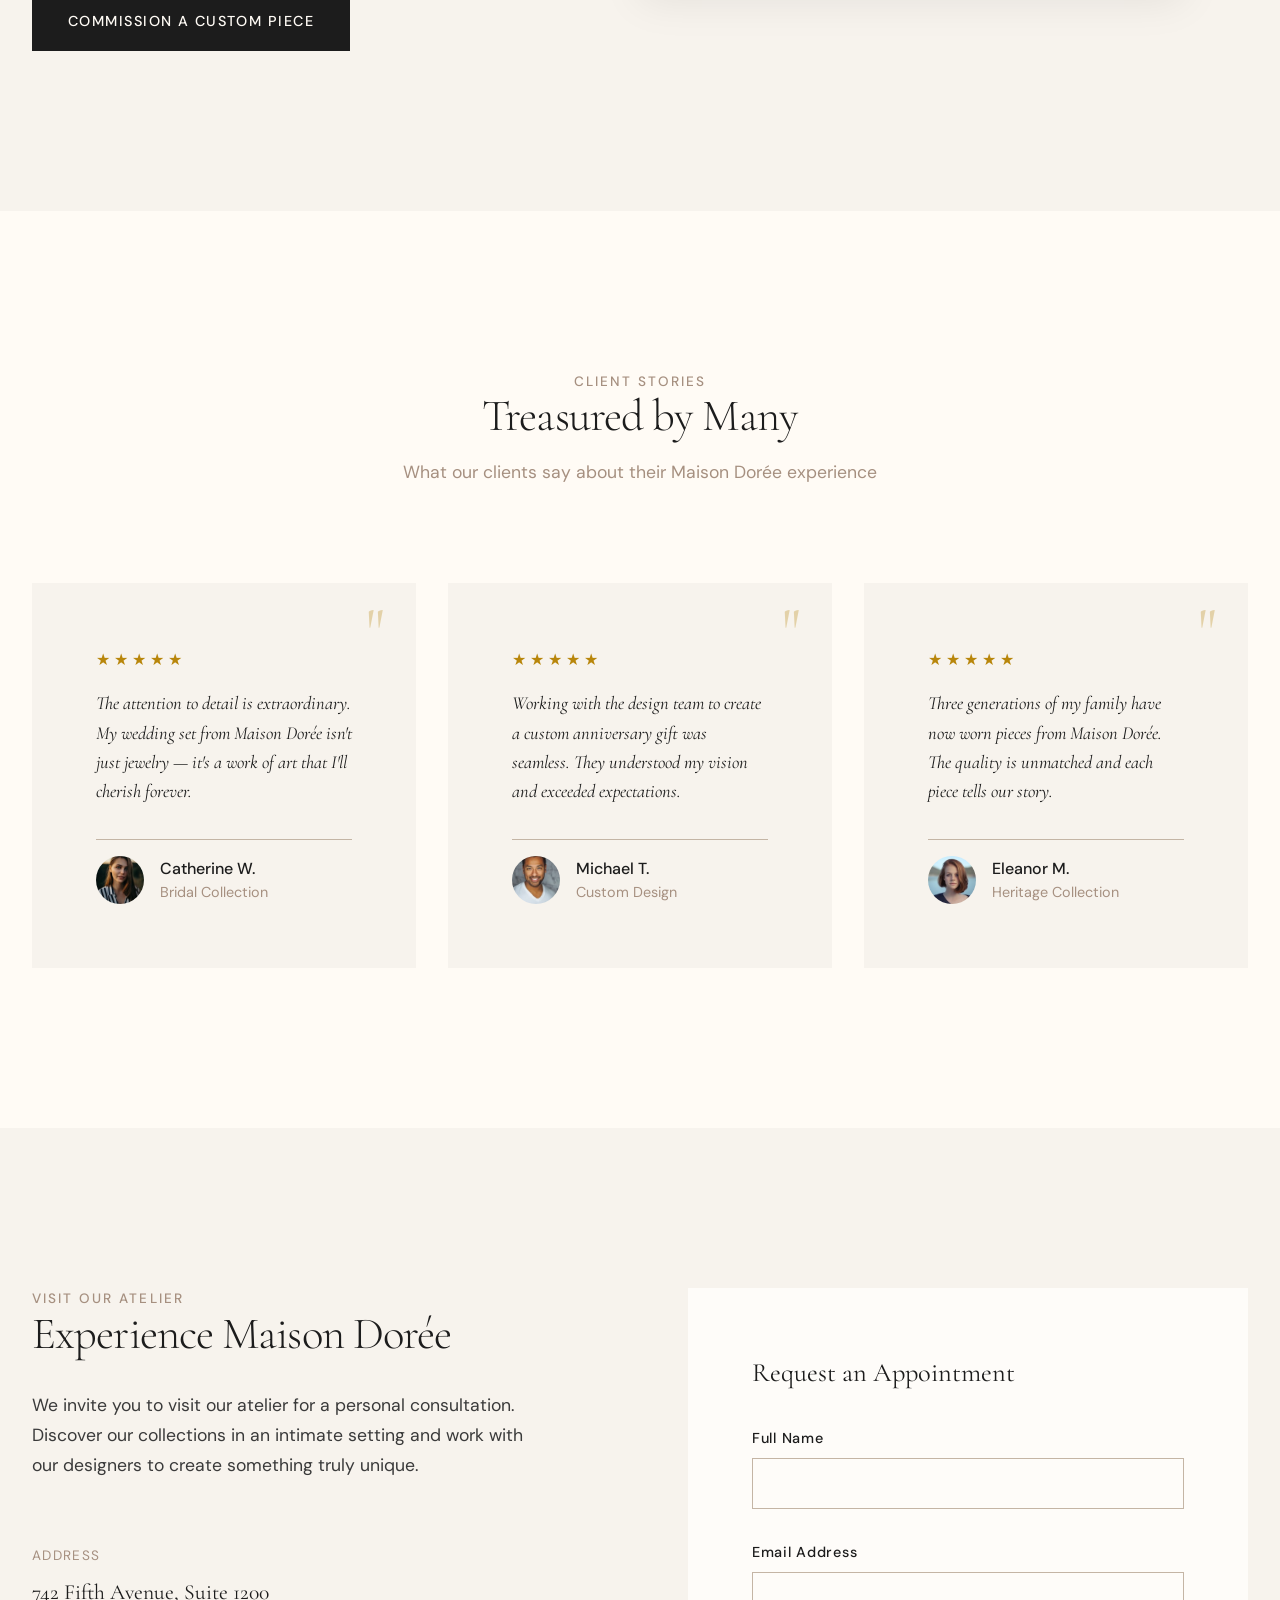
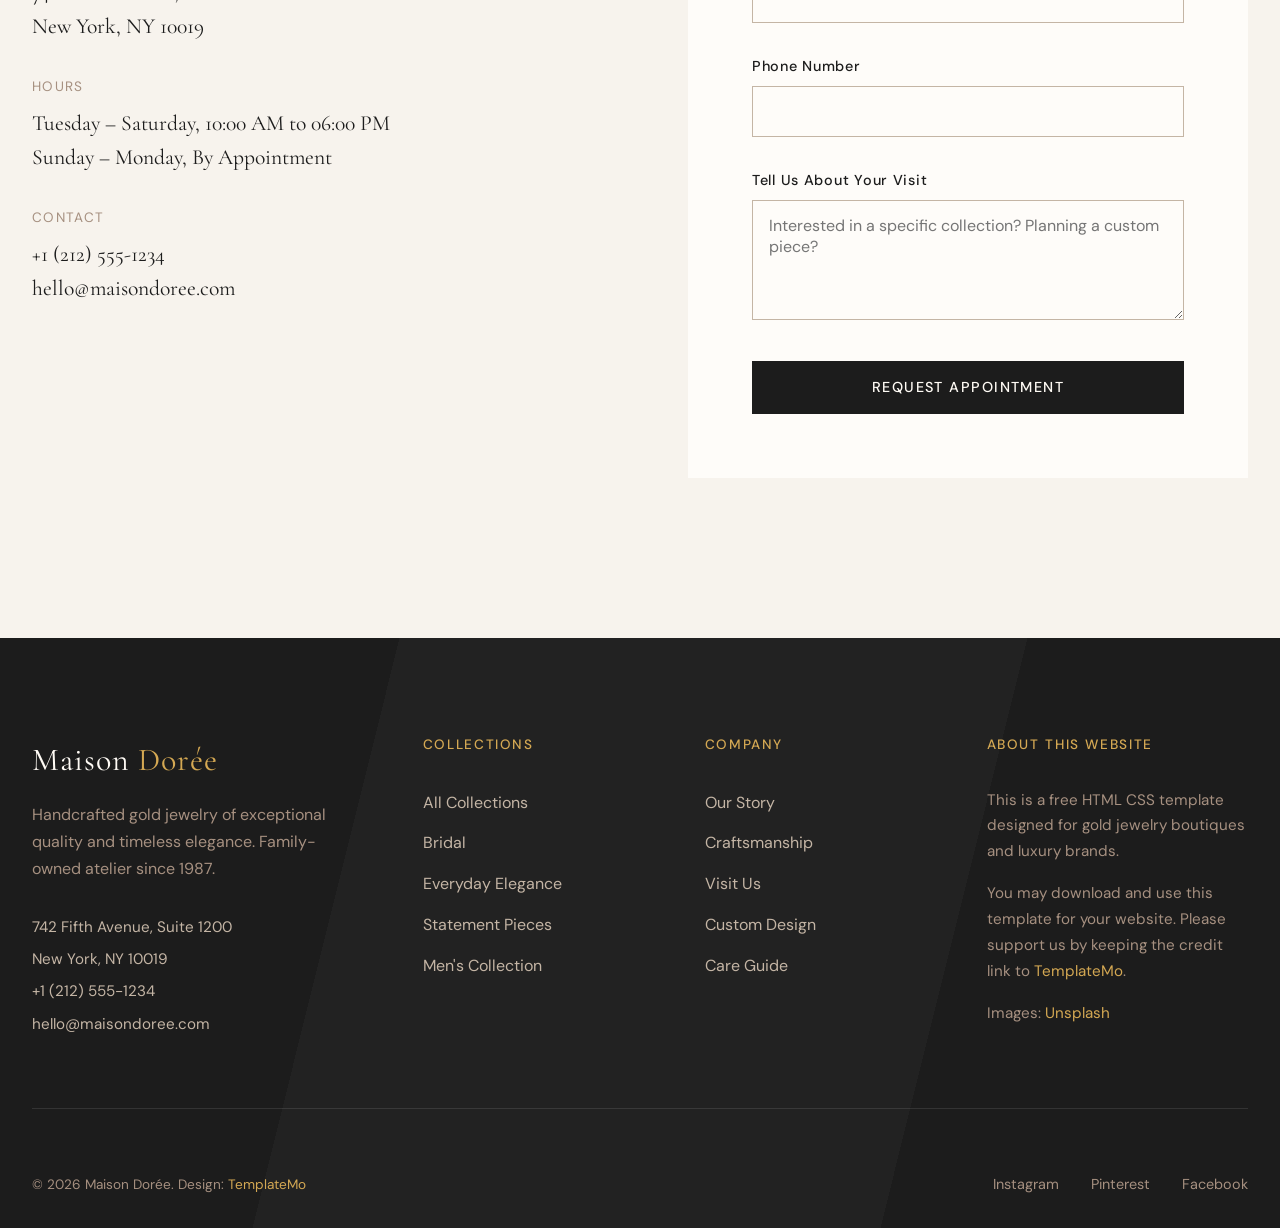
==== commit 576638b3: "Update index.html" ====
--- a/index.html
+++ b/index.html
@@ -31,7 +31,12 @@
                     <a href="#craftsmanship">Craftsmanship</a>
                     <a href="#contact">Visit Us</a>
                     <a href="#contact" class="nav-cta">Book Appointment</a>
+                    <p id="userInfo">Belum login</p>
                 </nav>
+
+                <div id="authArea">
+                    <button onclick="goLogin()" class="nav-cta">Login</button>
+                </div>
                 
                 <button class="menu-toggle" id="menuToggle" aria-label="Toggle menu">
                     <span></span>
@@ -505,4 +510,4 @@
     </footer>
     <script src="templatemo-maison-doree.js"></script>
 </body>
-</html>+</html>
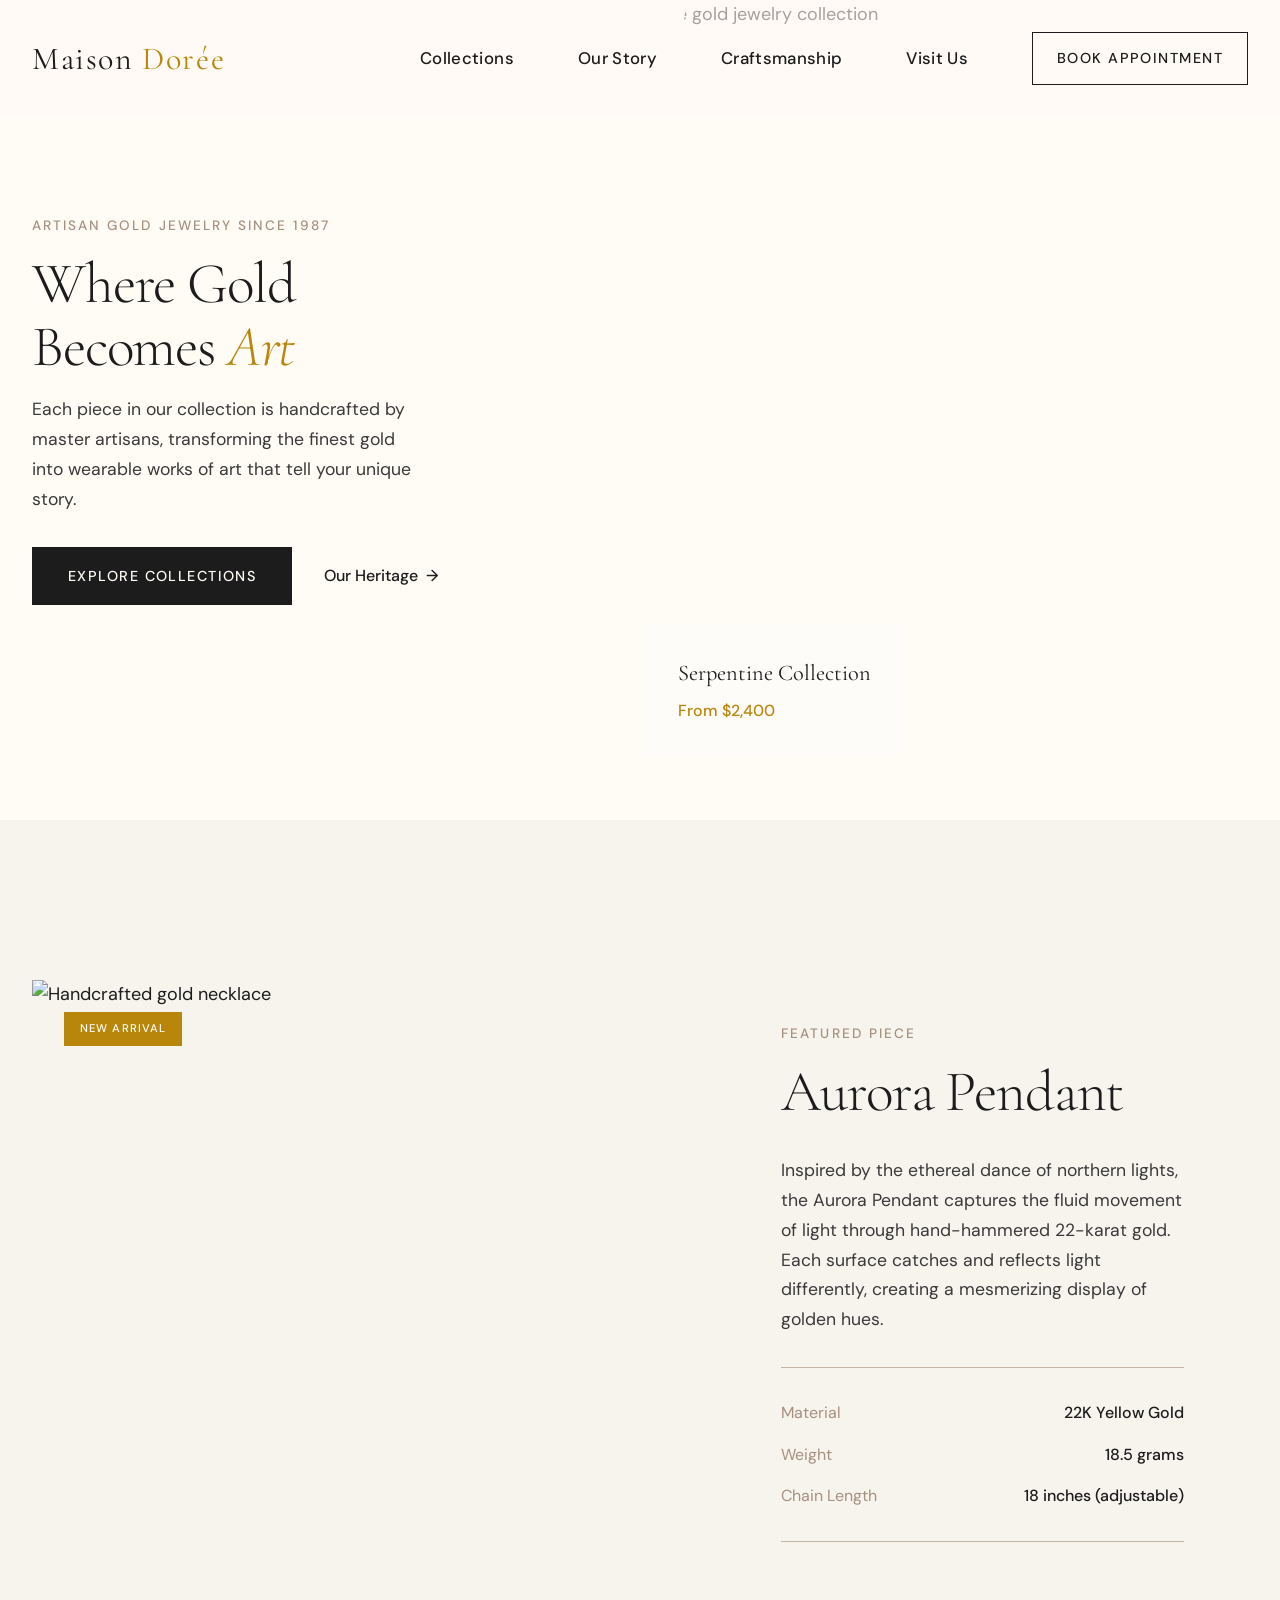
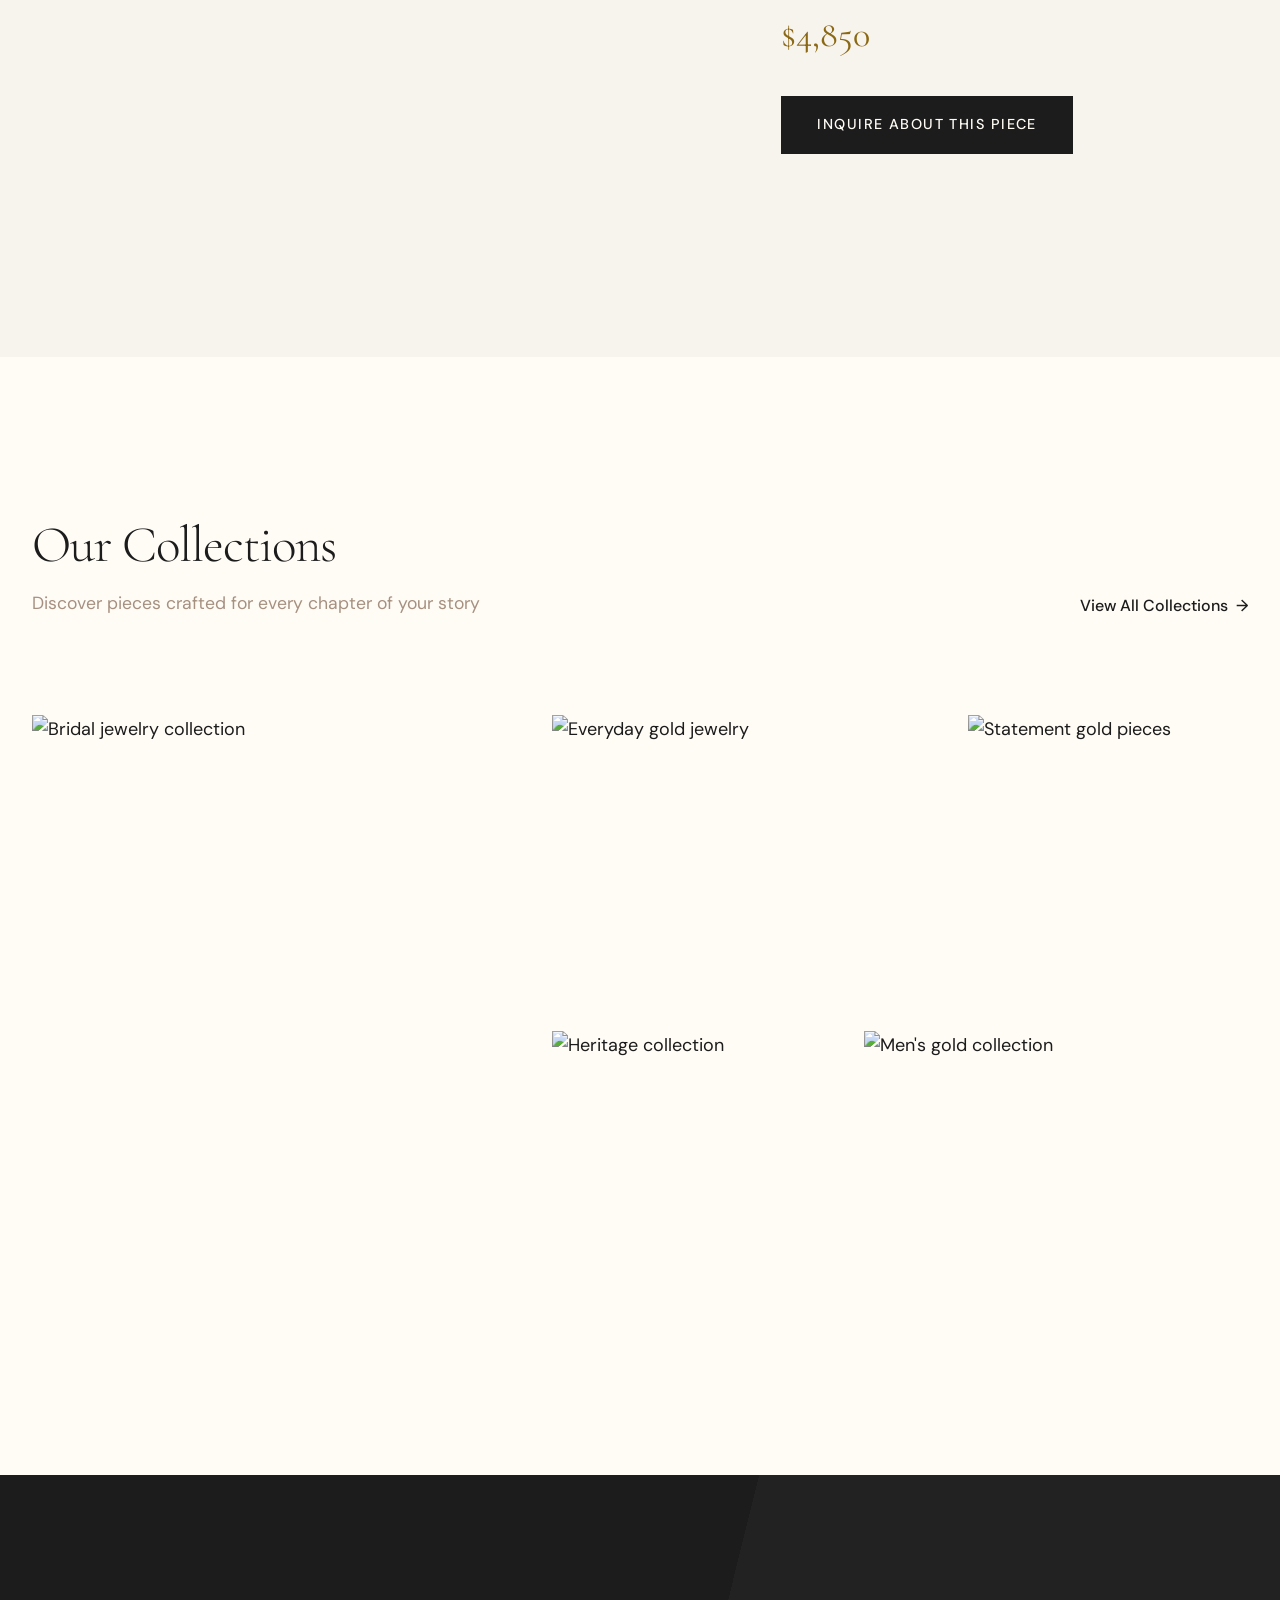
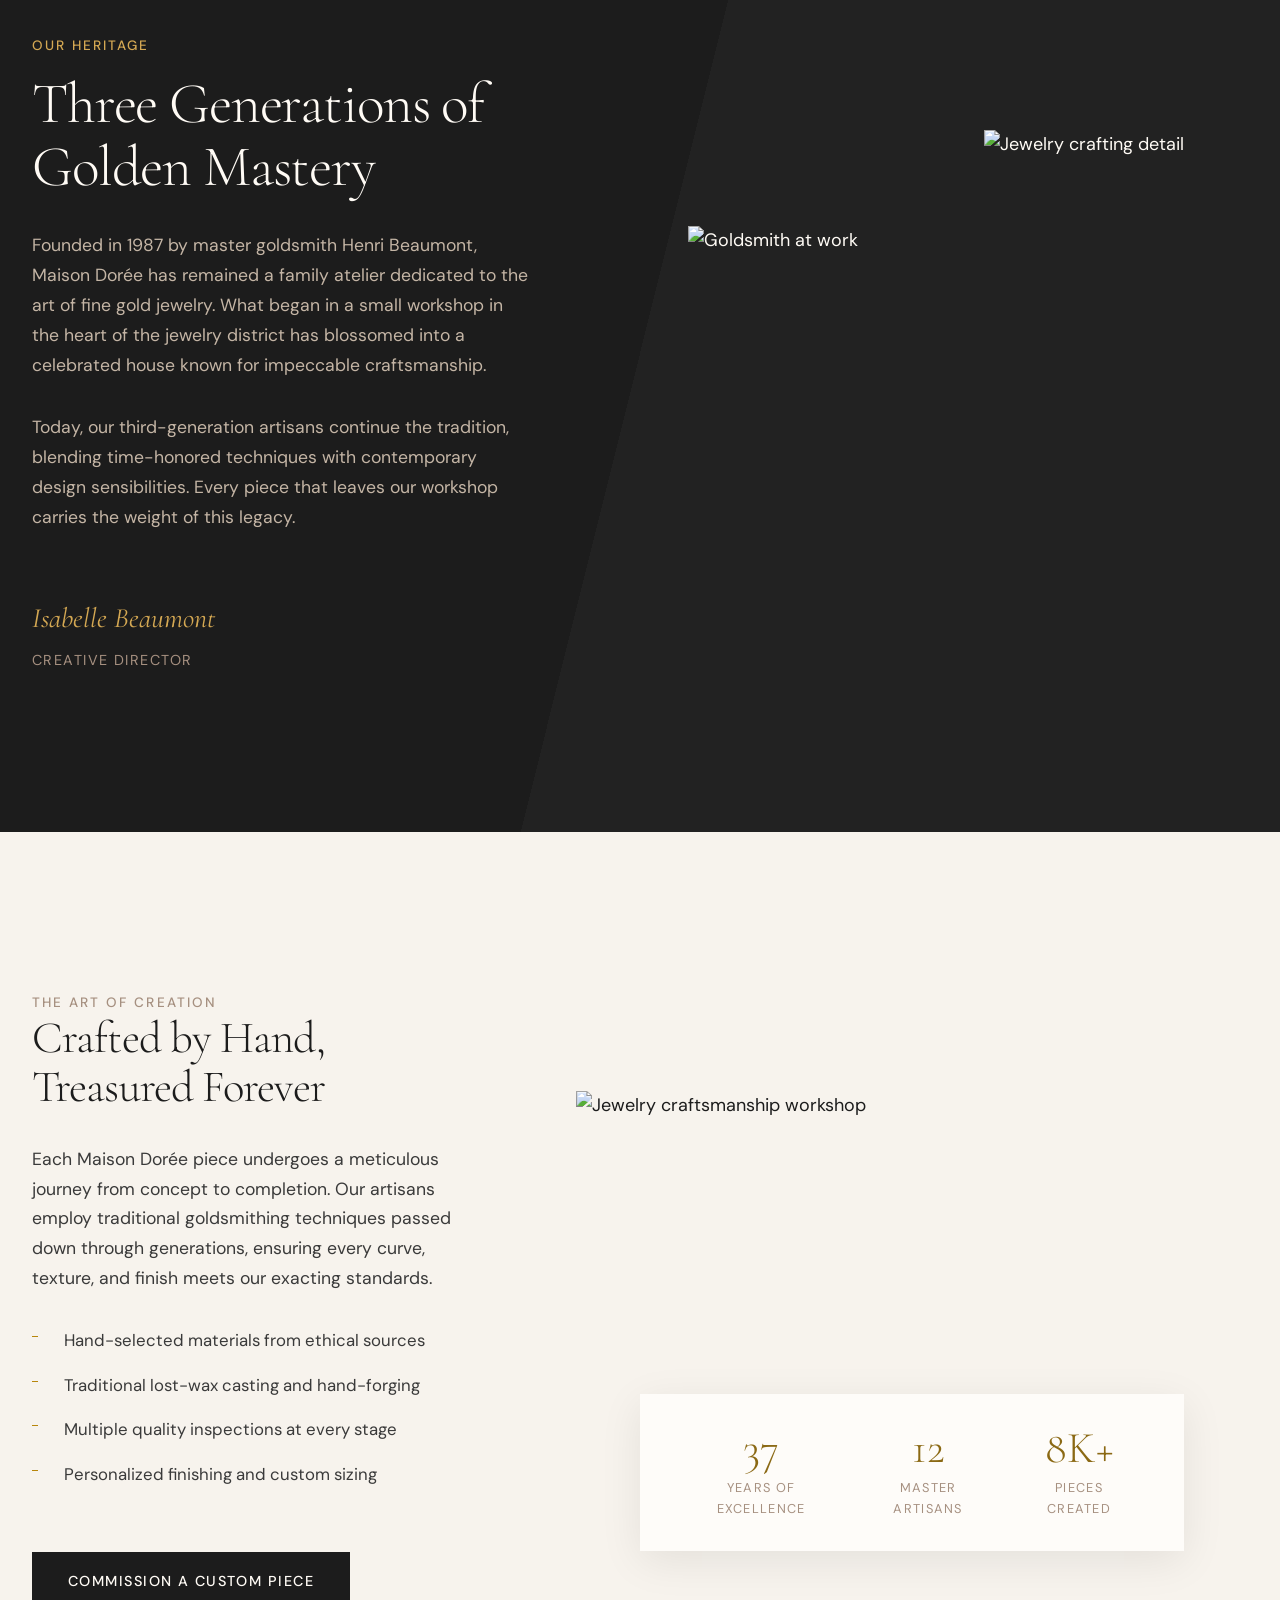
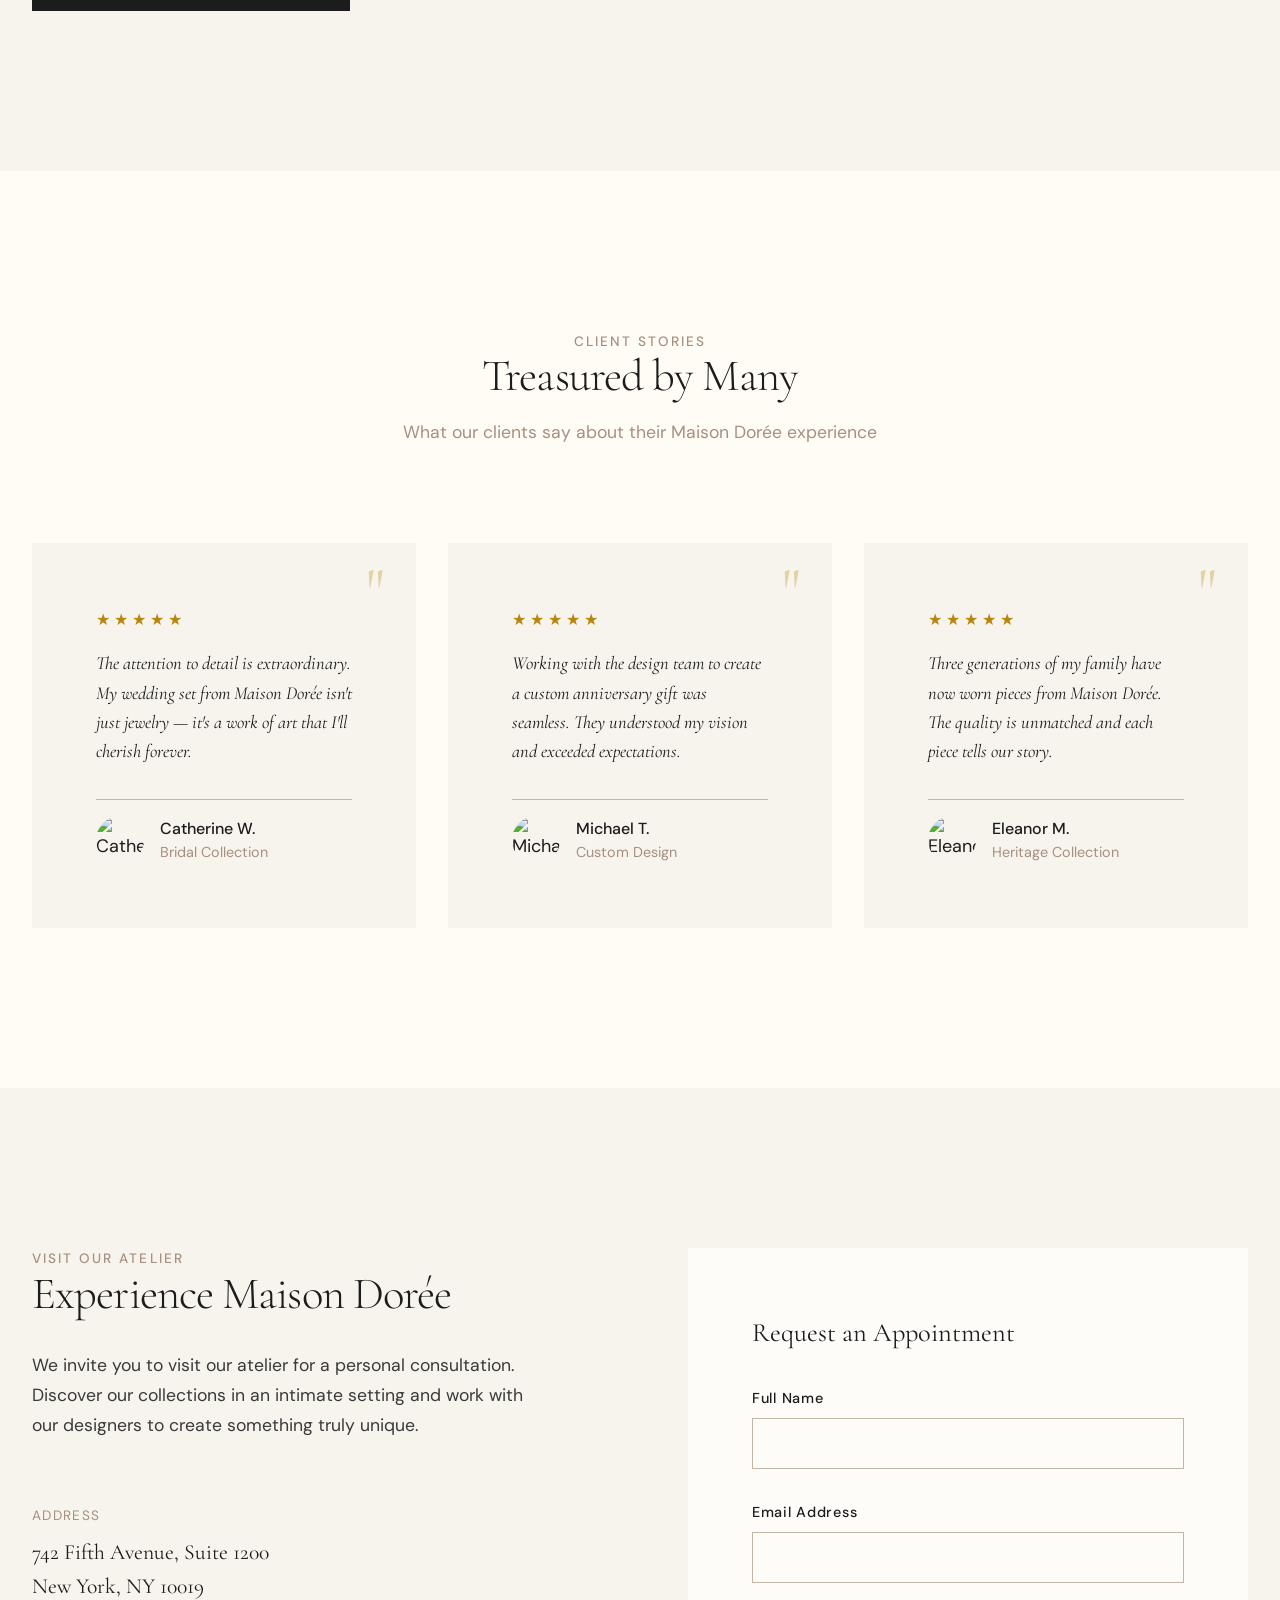
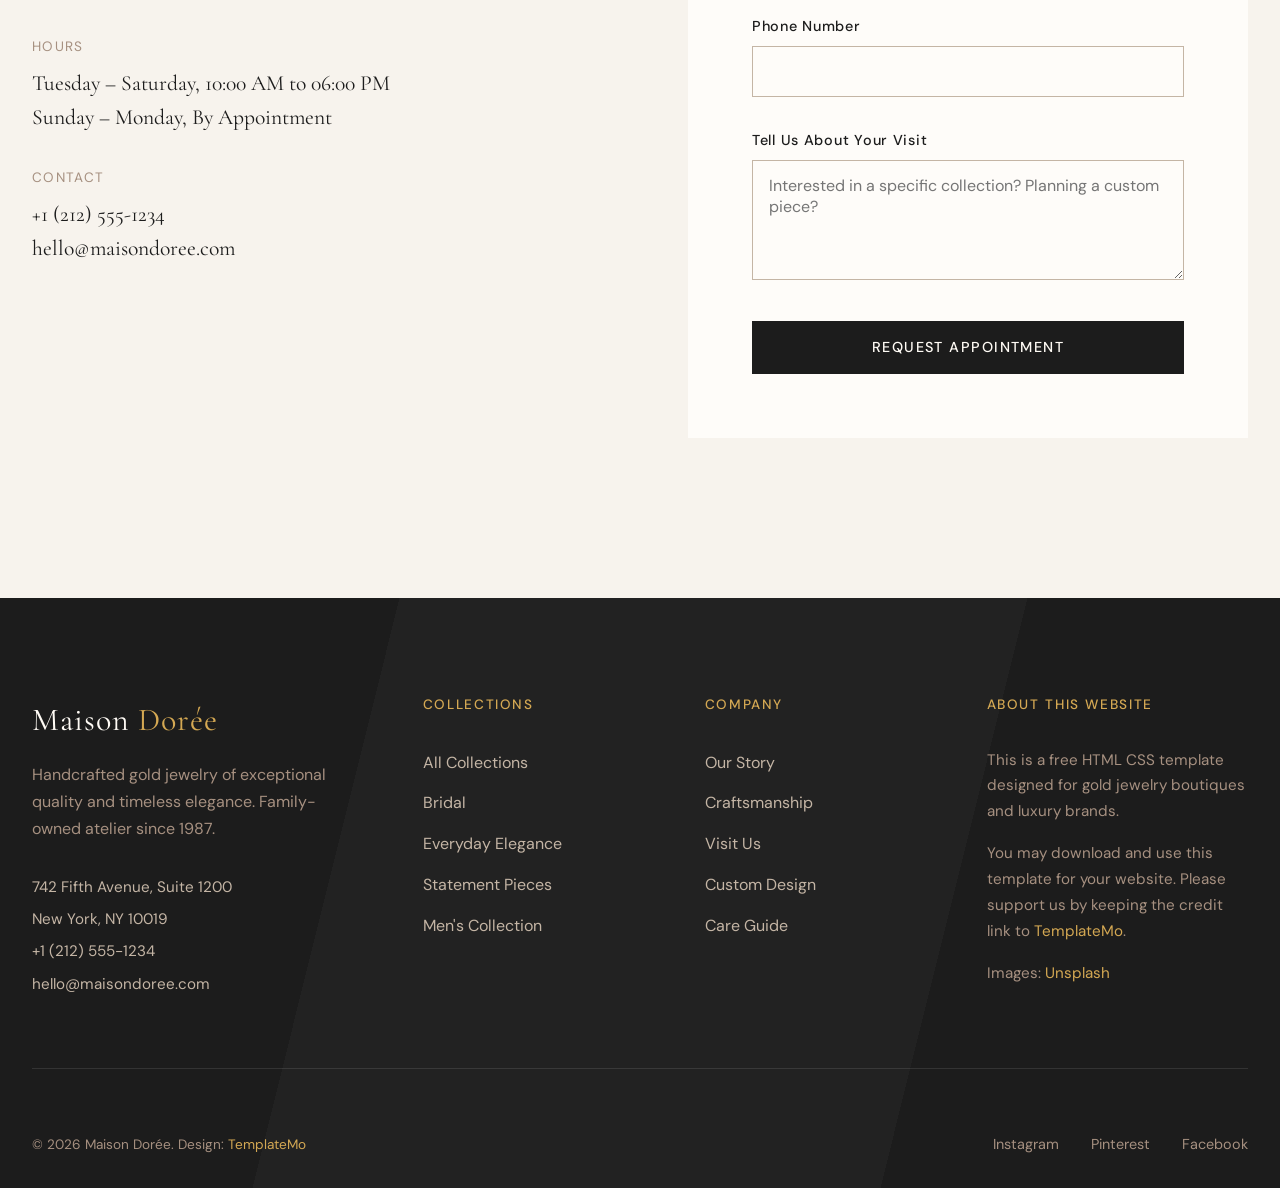
==== commit 1b6762f4: "Add files via upload" ====
--- a/index.html
+++ b/index.html
@@ -31,12 +31,7 @@
                     <a href="#craftsmanship">Craftsmanship</a>
                     <a href="#contact">Visit Us</a>
                     <a href="#contact" class="nav-cta">Book Appointment</a>
-                    <p id="userInfo">Belum login</p>
                 </nav>
-
-                <div id="authArea">
-                    <button onclick="goLogin()" class="nav-cta">Login</button>
-                </div>
                 
                 <button class="menu-toggle" id="menuToggle" aria-label="Toggle menu">
                     <span></span>
@@ -510,4 +505,4 @@
     </footer>
     <script src="templatemo-maison-doree.js"></script>
 </body>
-</html>
+</html>
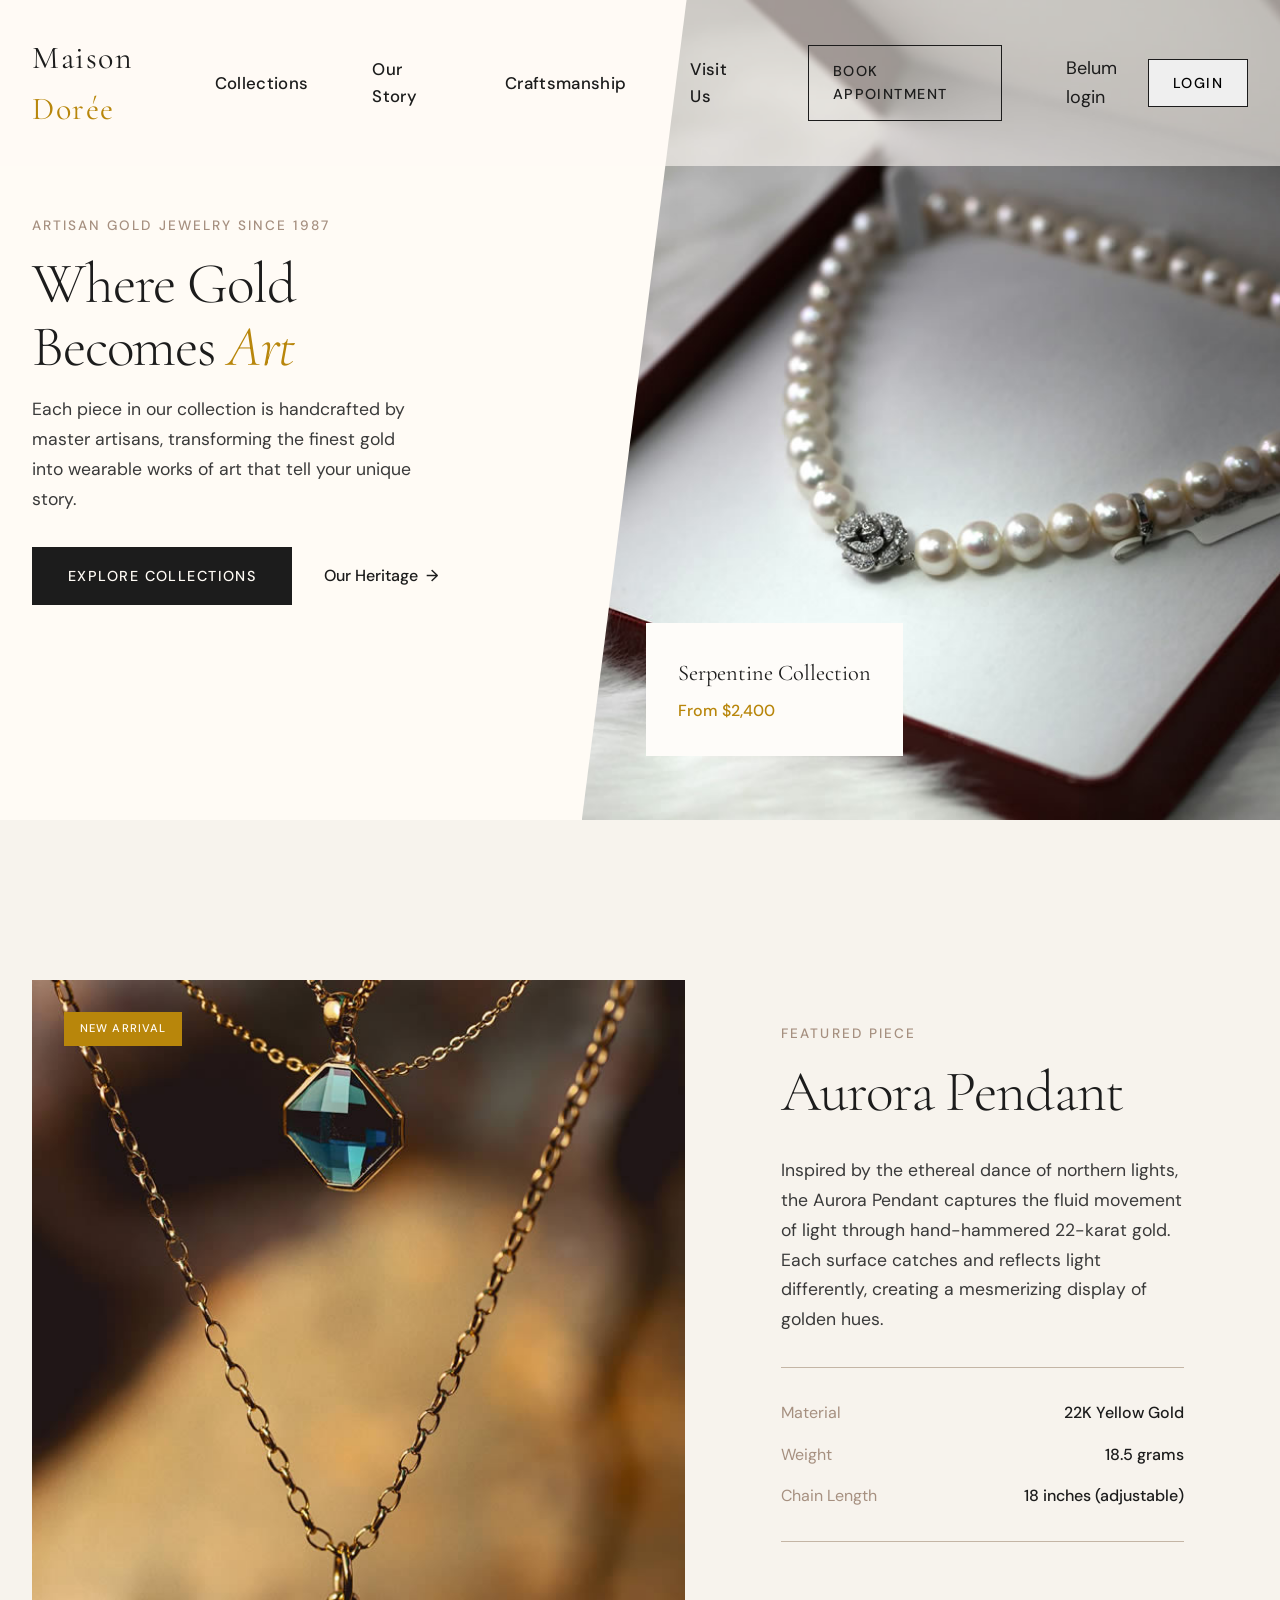
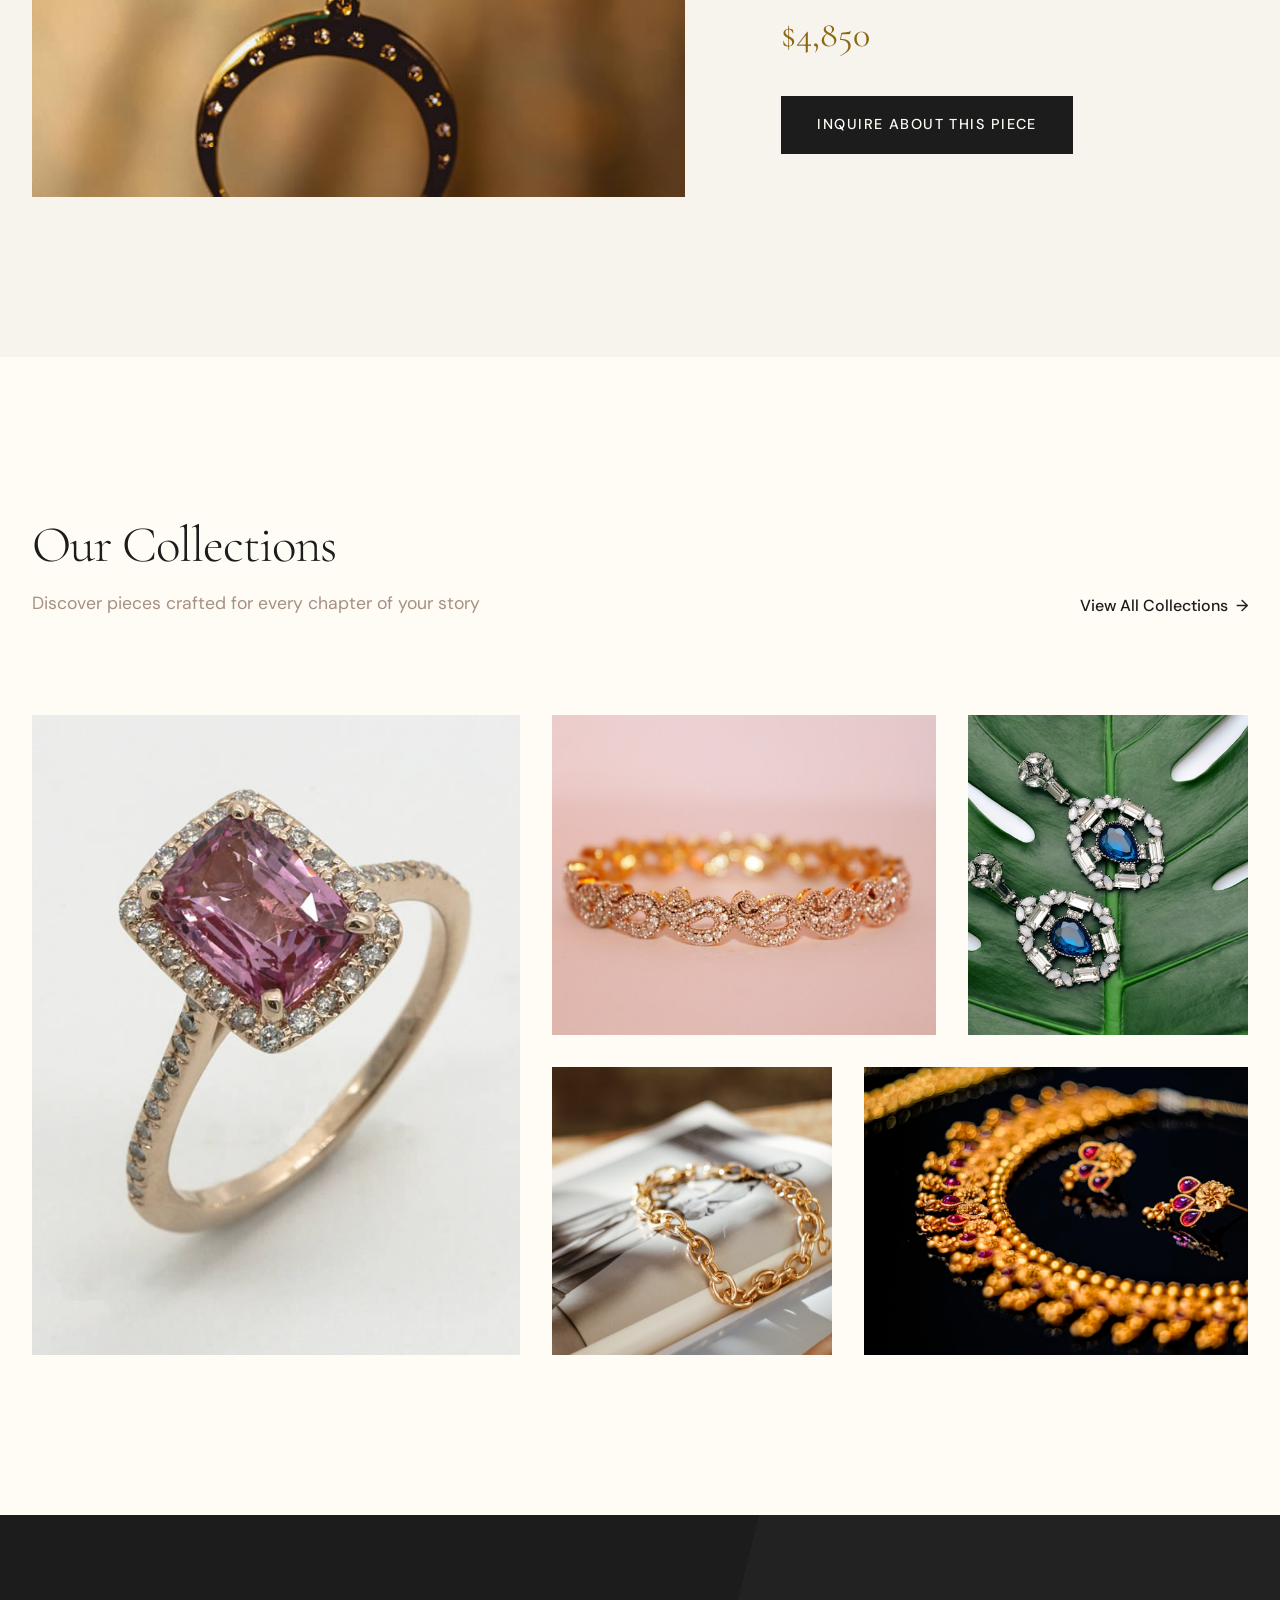
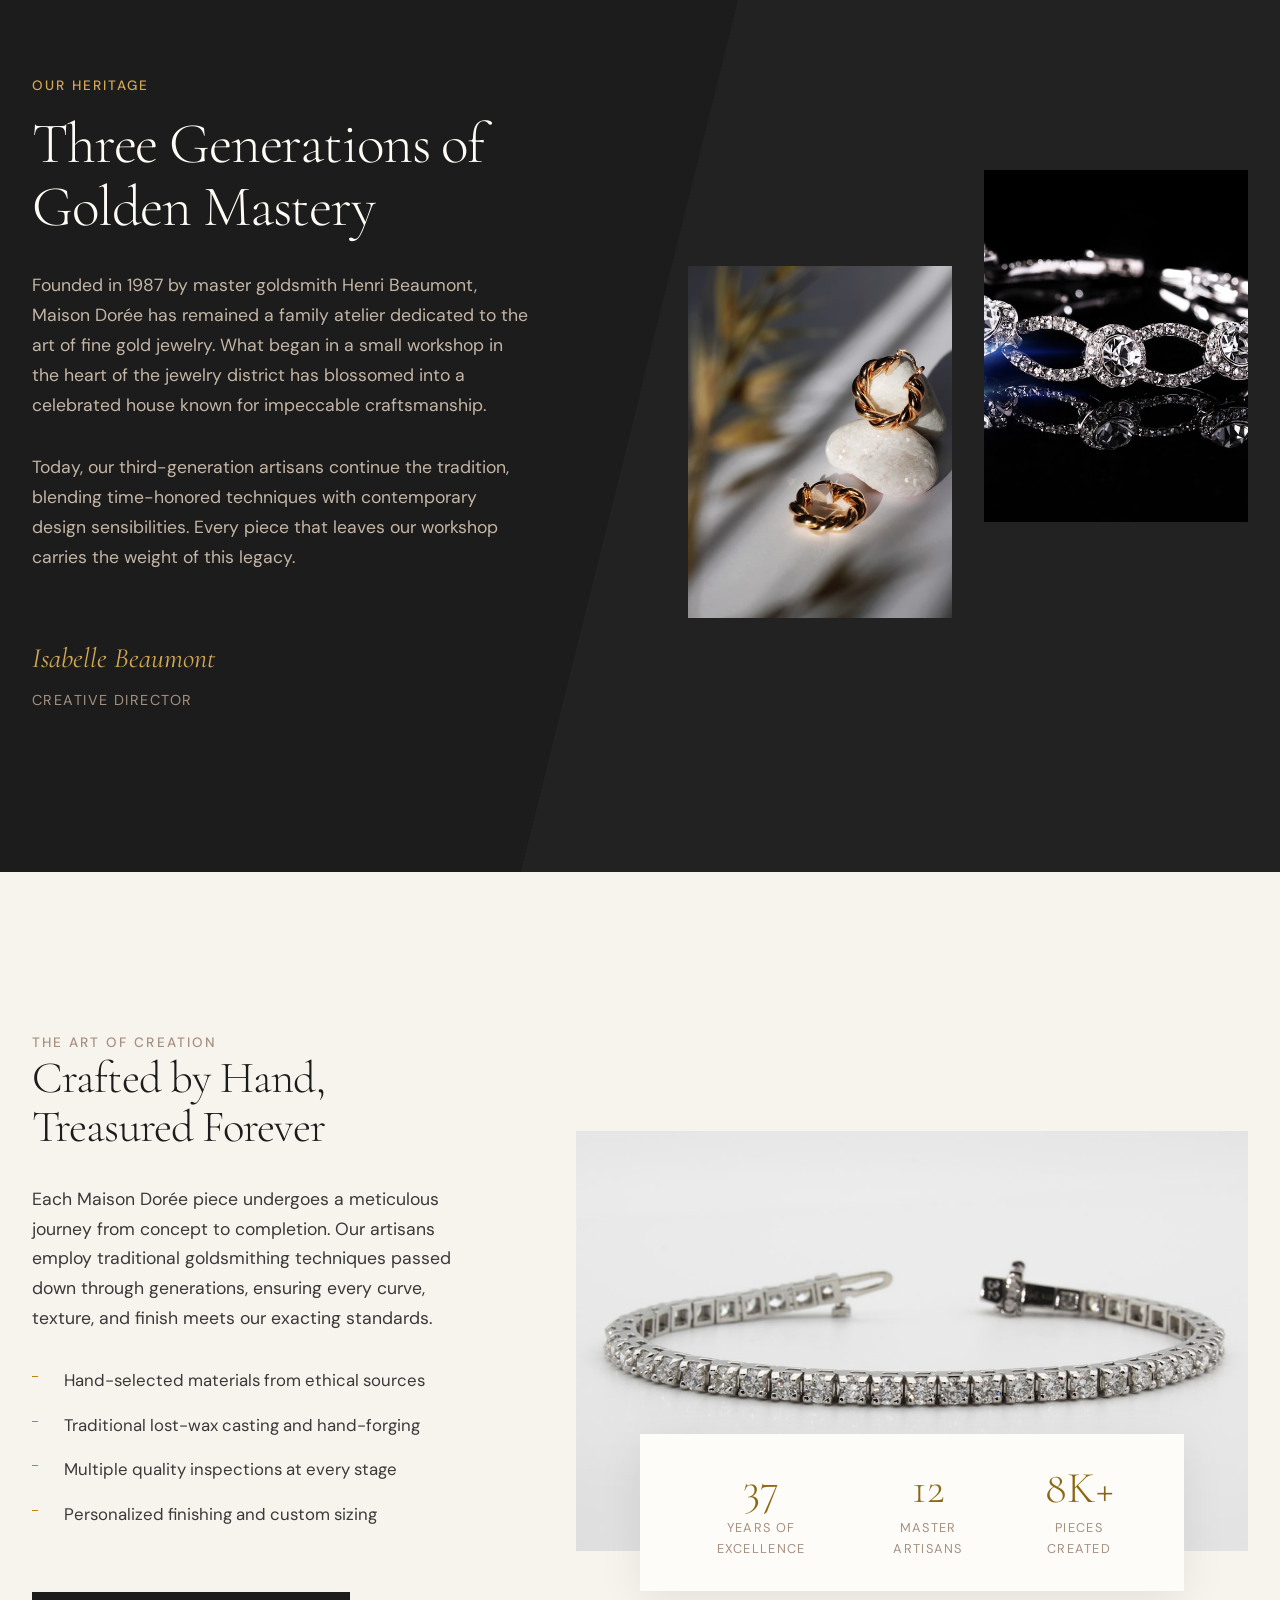
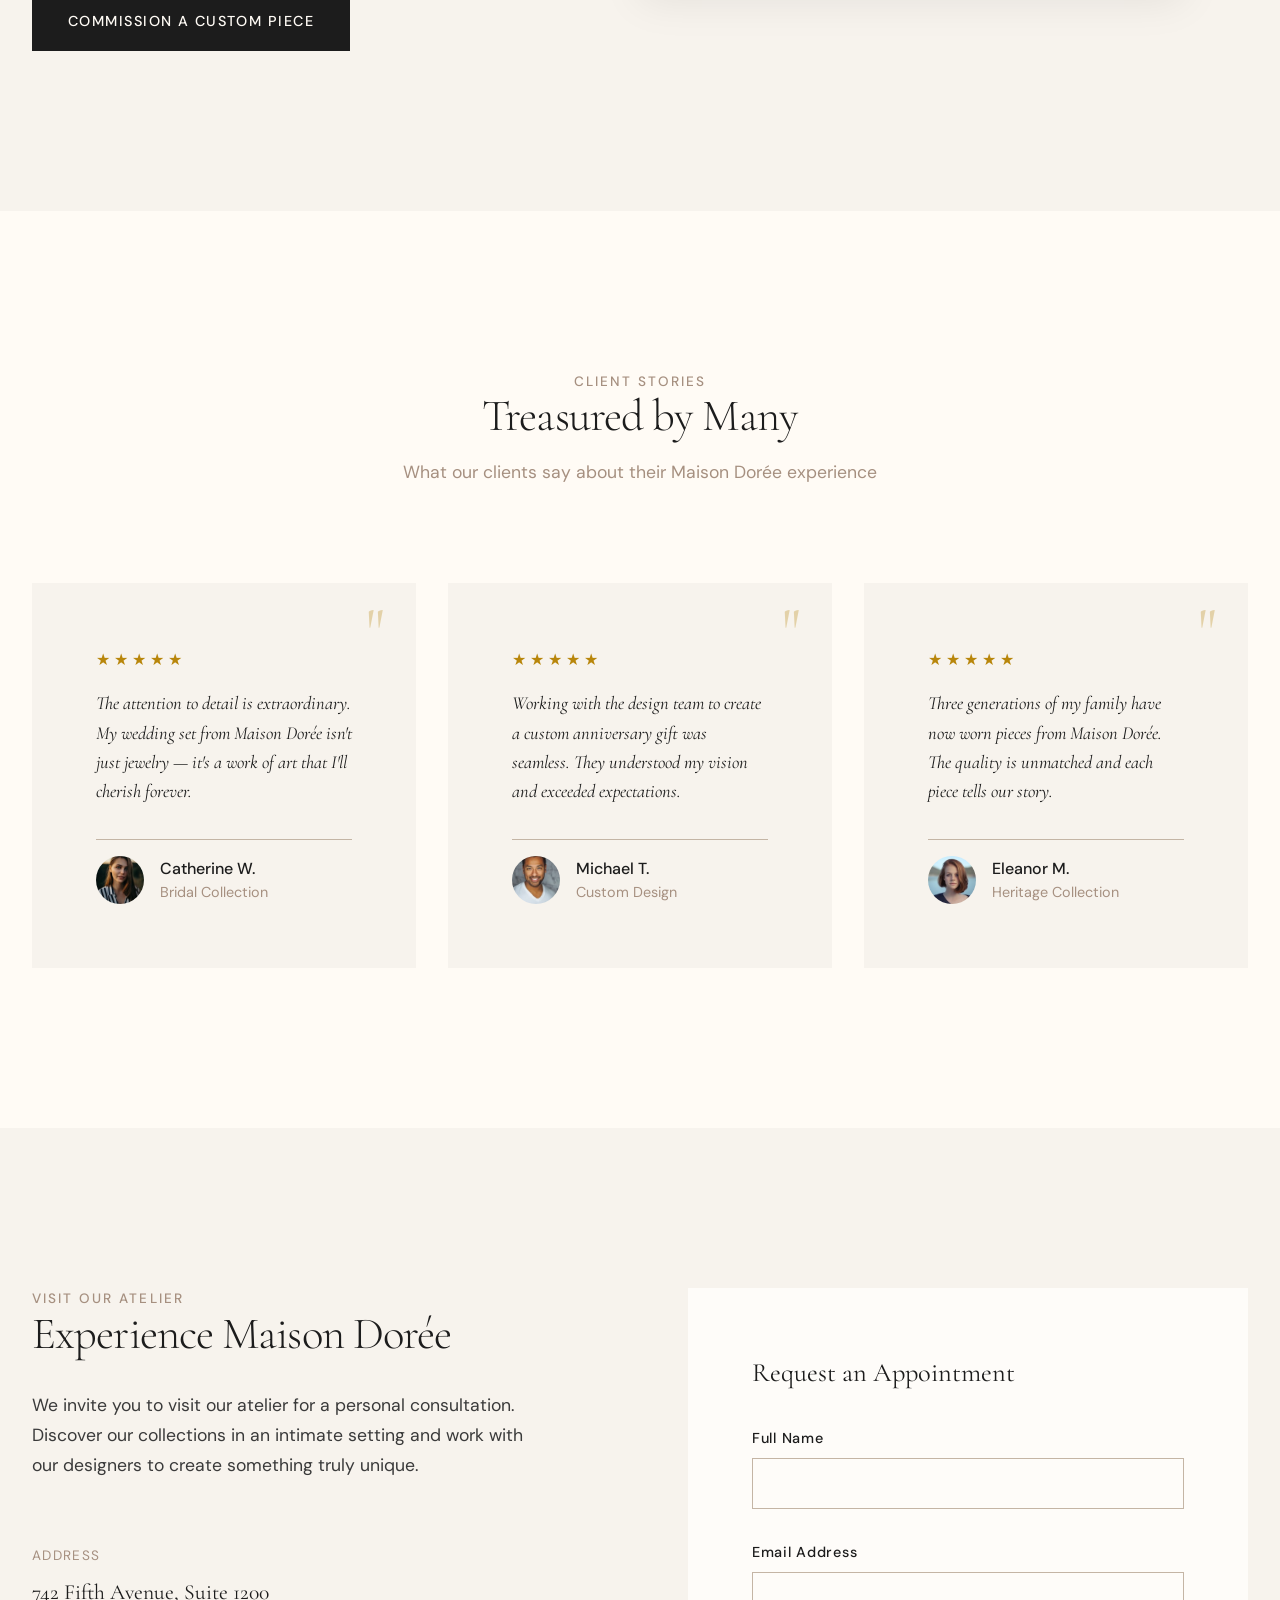
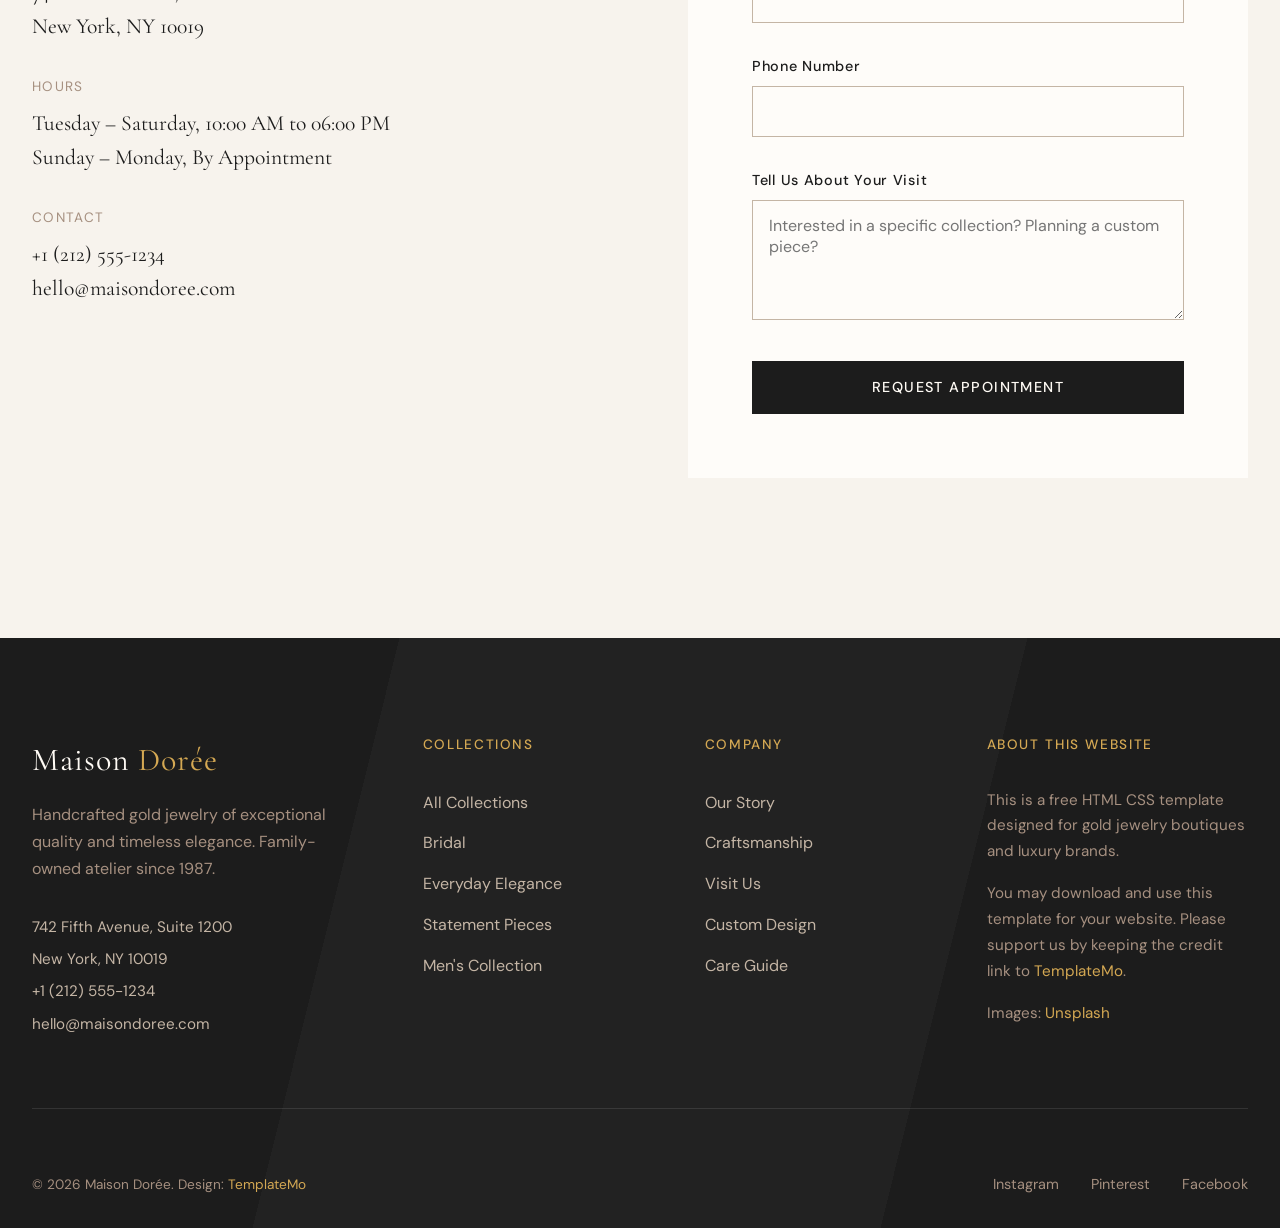
==== commit f94f43ea: "Update index.html" ====
--- a/index.html
+++ b/index.html
@@ -31,7 +31,12 @@
                     <a href="#craftsmanship">Craftsmanship</a>
                     <a href="#contact">Visit Us</a>
                     <a href="#contact" class="nav-cta">Book Appointment</a>
+                    <p id="userInfo">Belum login</p>
                 </nav>
+
+                <div id="authArea">
+                    <button onclick="goLogin()" class="nav-cta">Login</button>
+                </div>
                 
                 <button class="menu-toggle" id="menuToggle" aria-label="Toggle menu">
                     <span></span>
@@ -505,4 +510,4 @@
     </footer>
     <script src="templatemo-maison-doree.js"></script>
 </body>
-</html>+</html>
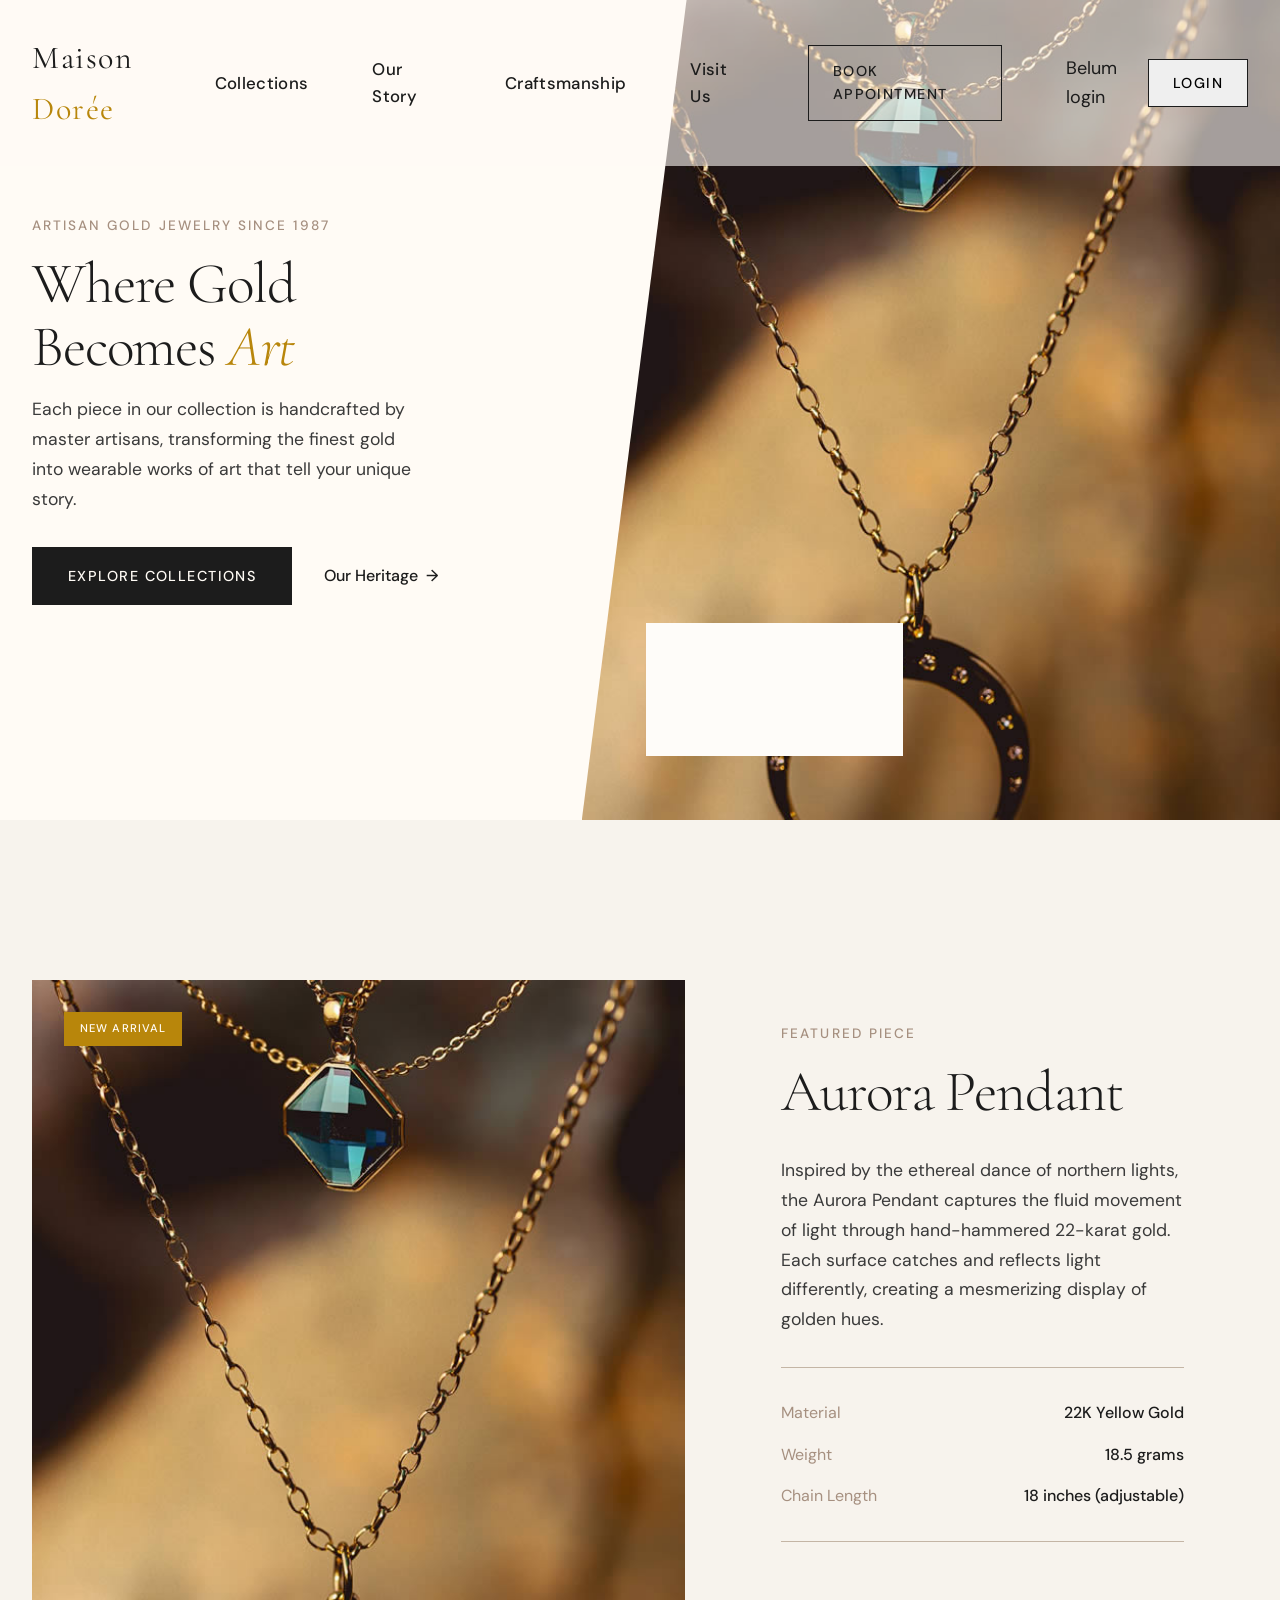
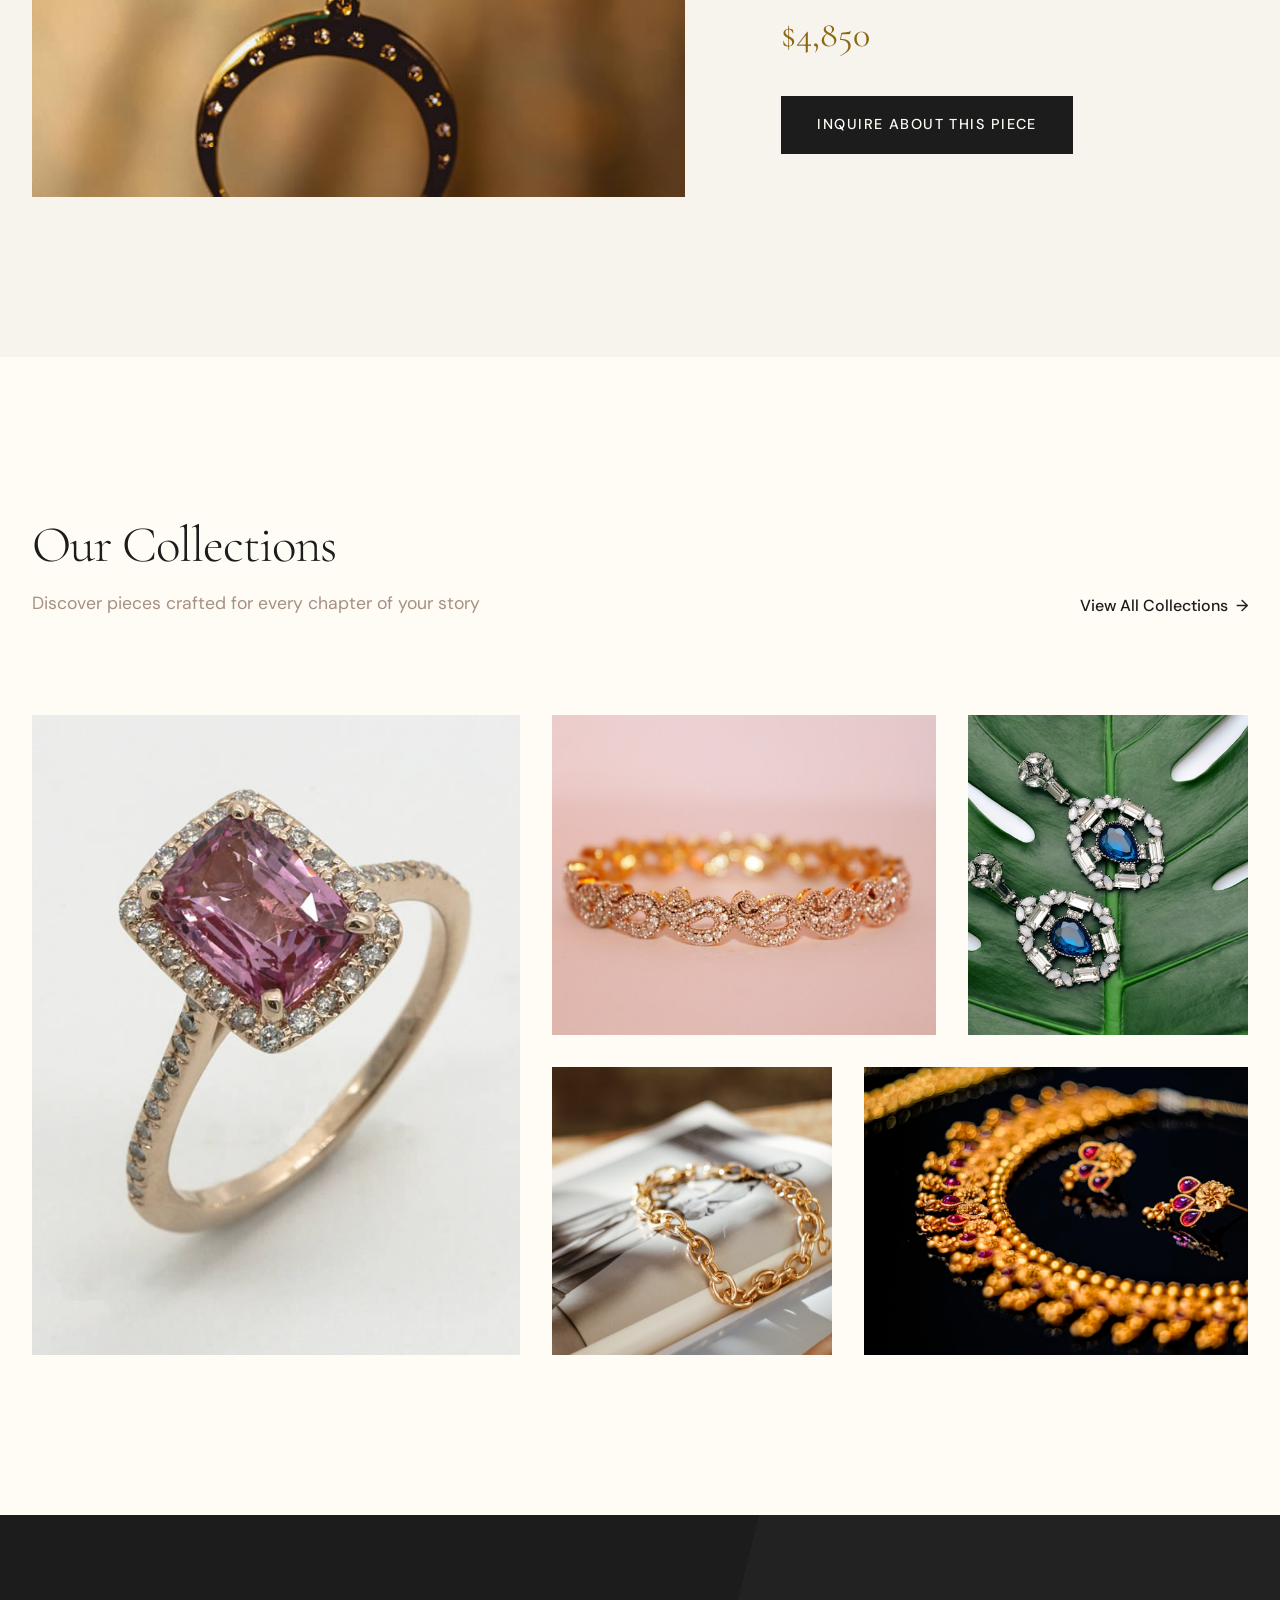
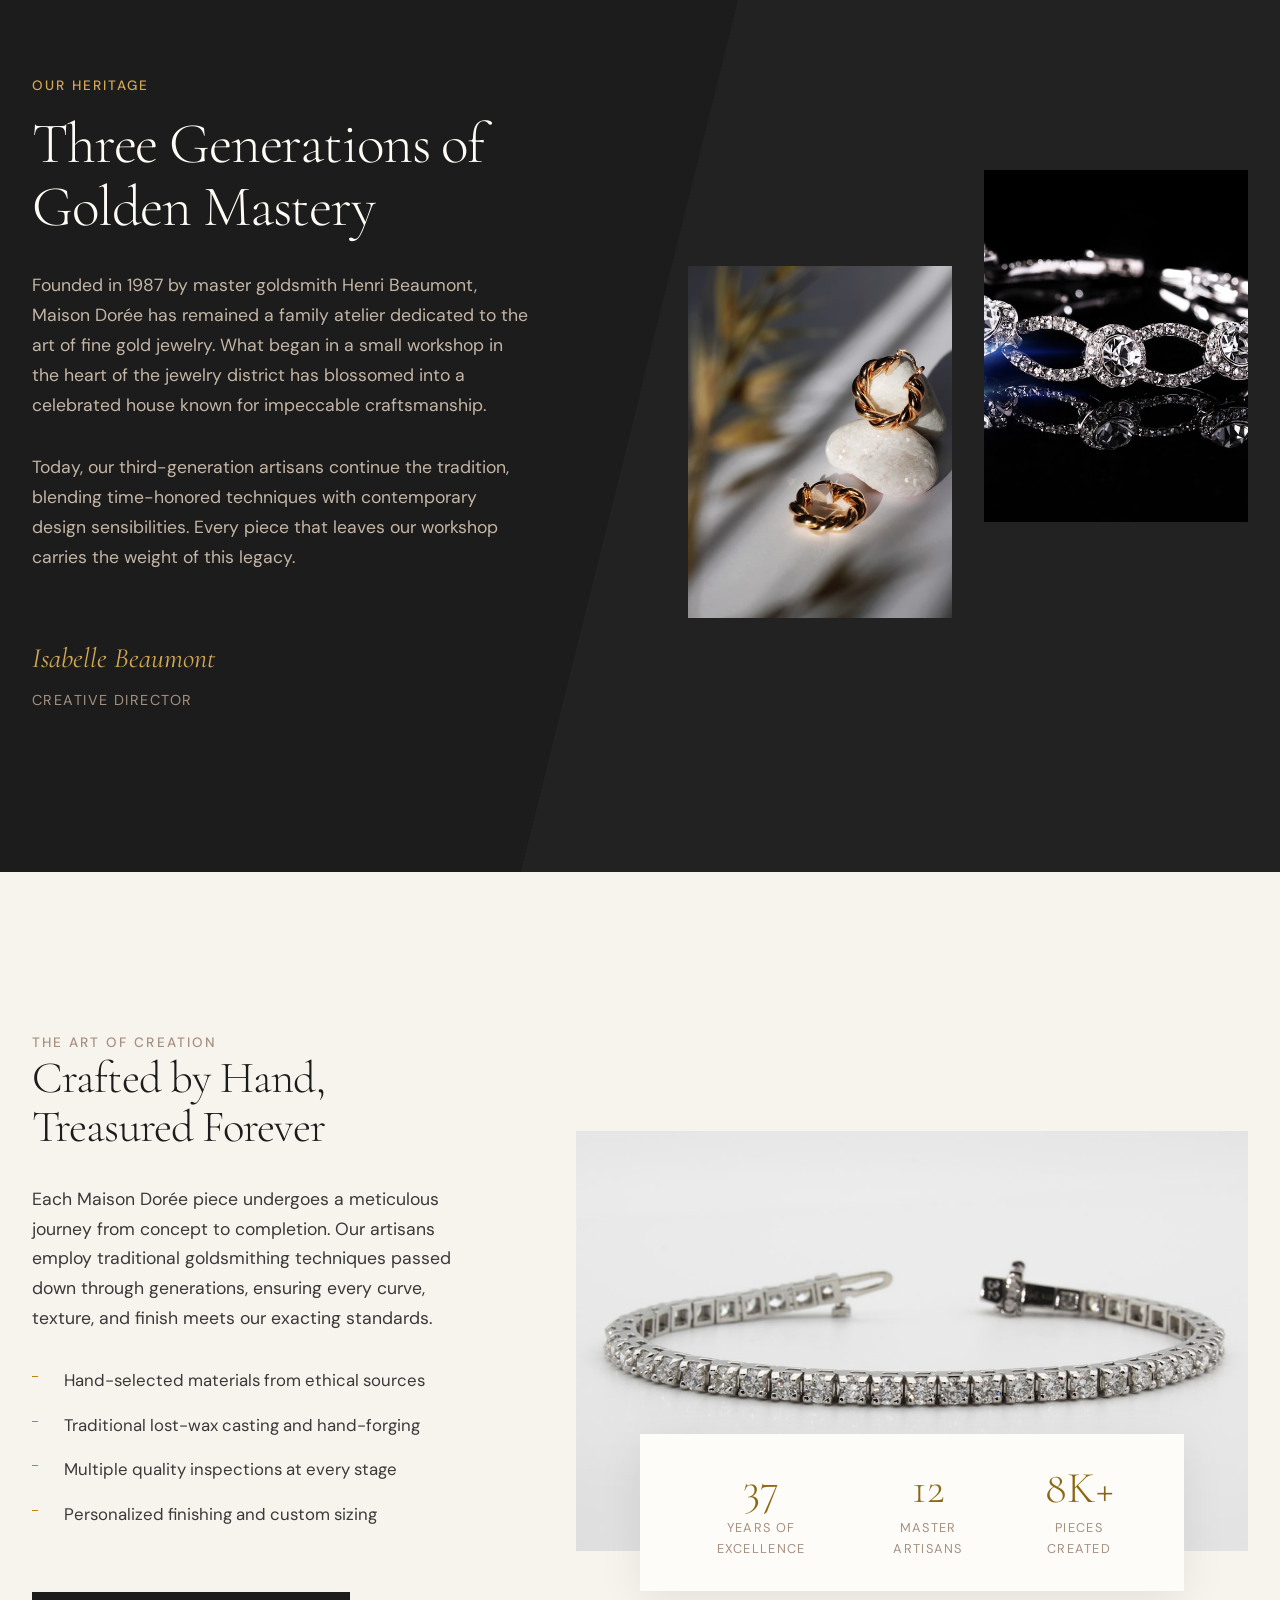
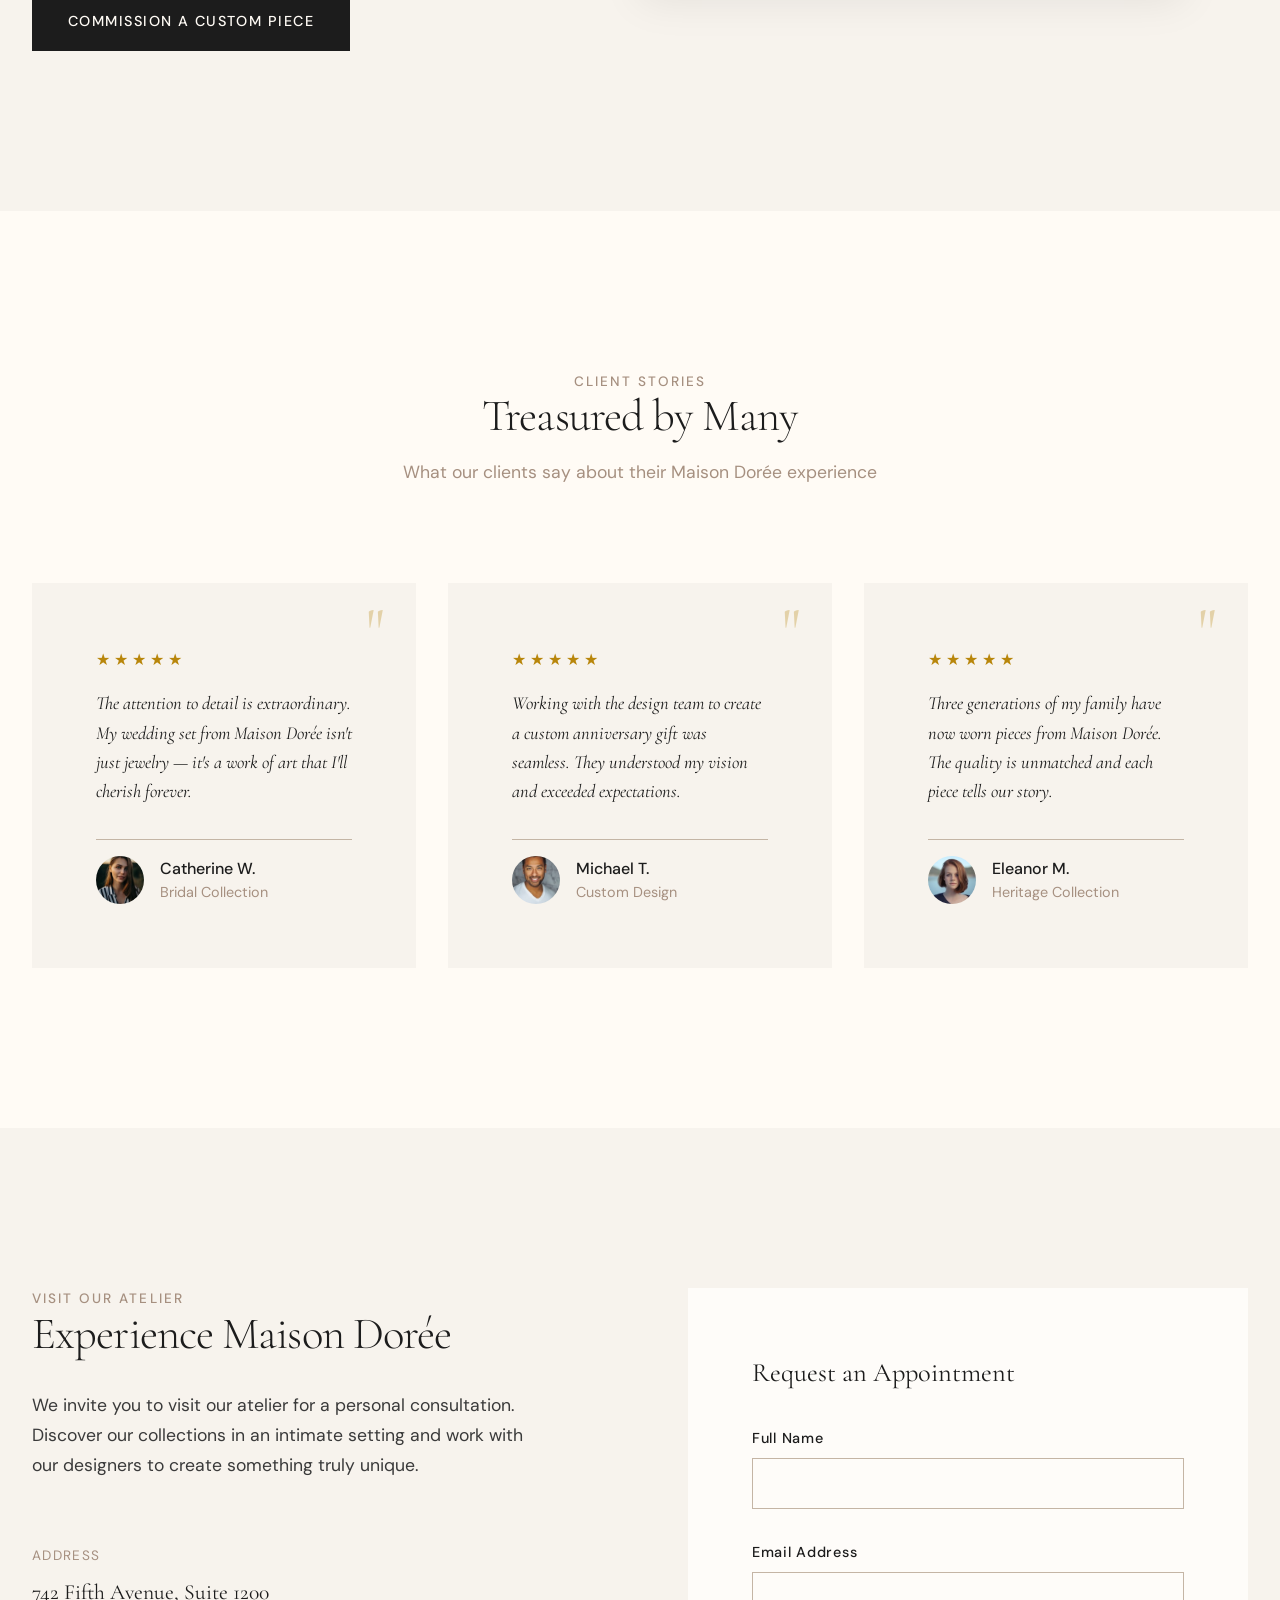
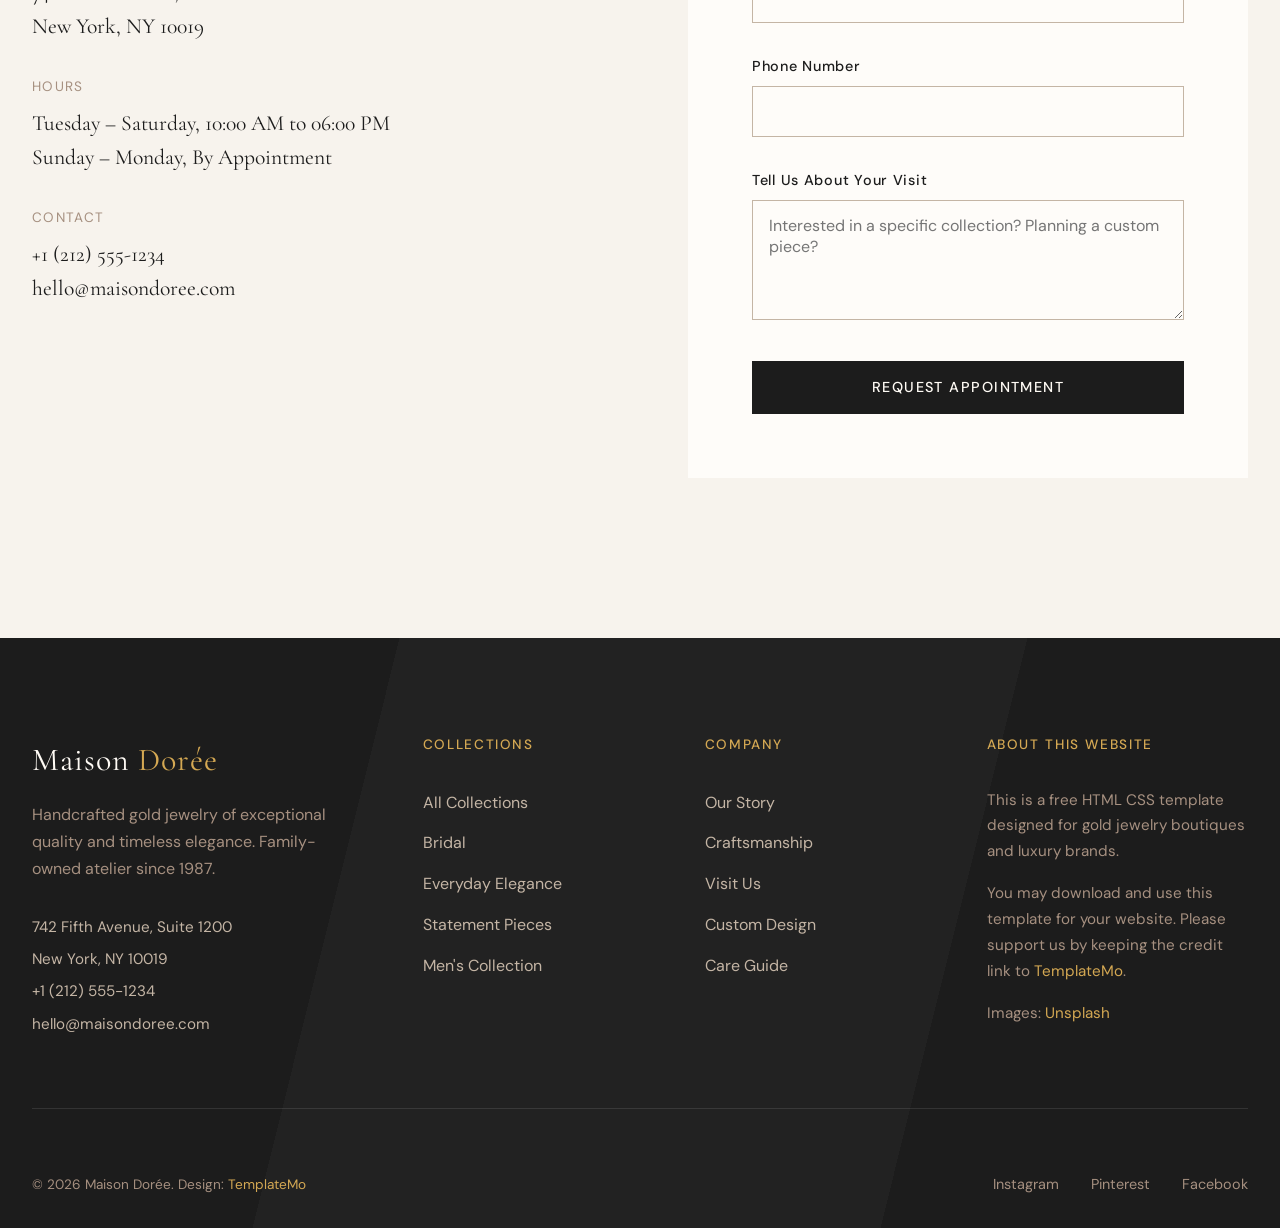
==== commit c02251a3: "Update index.html" ====
--- a/index.html
+++ b/index.html
@@ -509,5 +509,34 @@
         </div>
     </footer>
     <script src="templatemo-maison-doree.js"></script>
+    <script src="login/js/welcome.js"></script>
+
+    <script>
+        // 1. Periksa apakah user sudah berhasil login
+        var status = localStorage.getItem("statusLogin");
+        var nama = localStorage.getItem("namaUser");
+
+        // 2. Ambil elemen teks info dan area tombol dari HTML atas Anda
+        var userInfo = document.getElementById("userInfo");
+        var authArea = document.getElementById("authArea");
+
+        if (status === "sukses") {
+            // Ubah teks "Belum login" menjadi nama user yang masuk
+            if (userInfo) {
+                userInfo.innerText = "Halo, " + nama;
+            }
+
+            // Mengubah tombol Login di authArea menjadi tombol Logout
+            if (authArea) {
+                authArea.innerHTML = '<button id="tombolLogoutNav" class="nav-cta" style="background-color: #d9534f;">Logout</button>';
+                
+                // Berikan fungsi klik pada tombol Logout baru tersebut
+                document.getElementById("tombolLogoutNav").addEventListener("click", function() {
+                    localStorage.clear(); // Hapus memori login di browser
+                    window.location.reload(); // Muat ulang halaman agar kembali ke setelan awal
+                });
+            }
+        }
+    </script>
 </body>
 </html>
